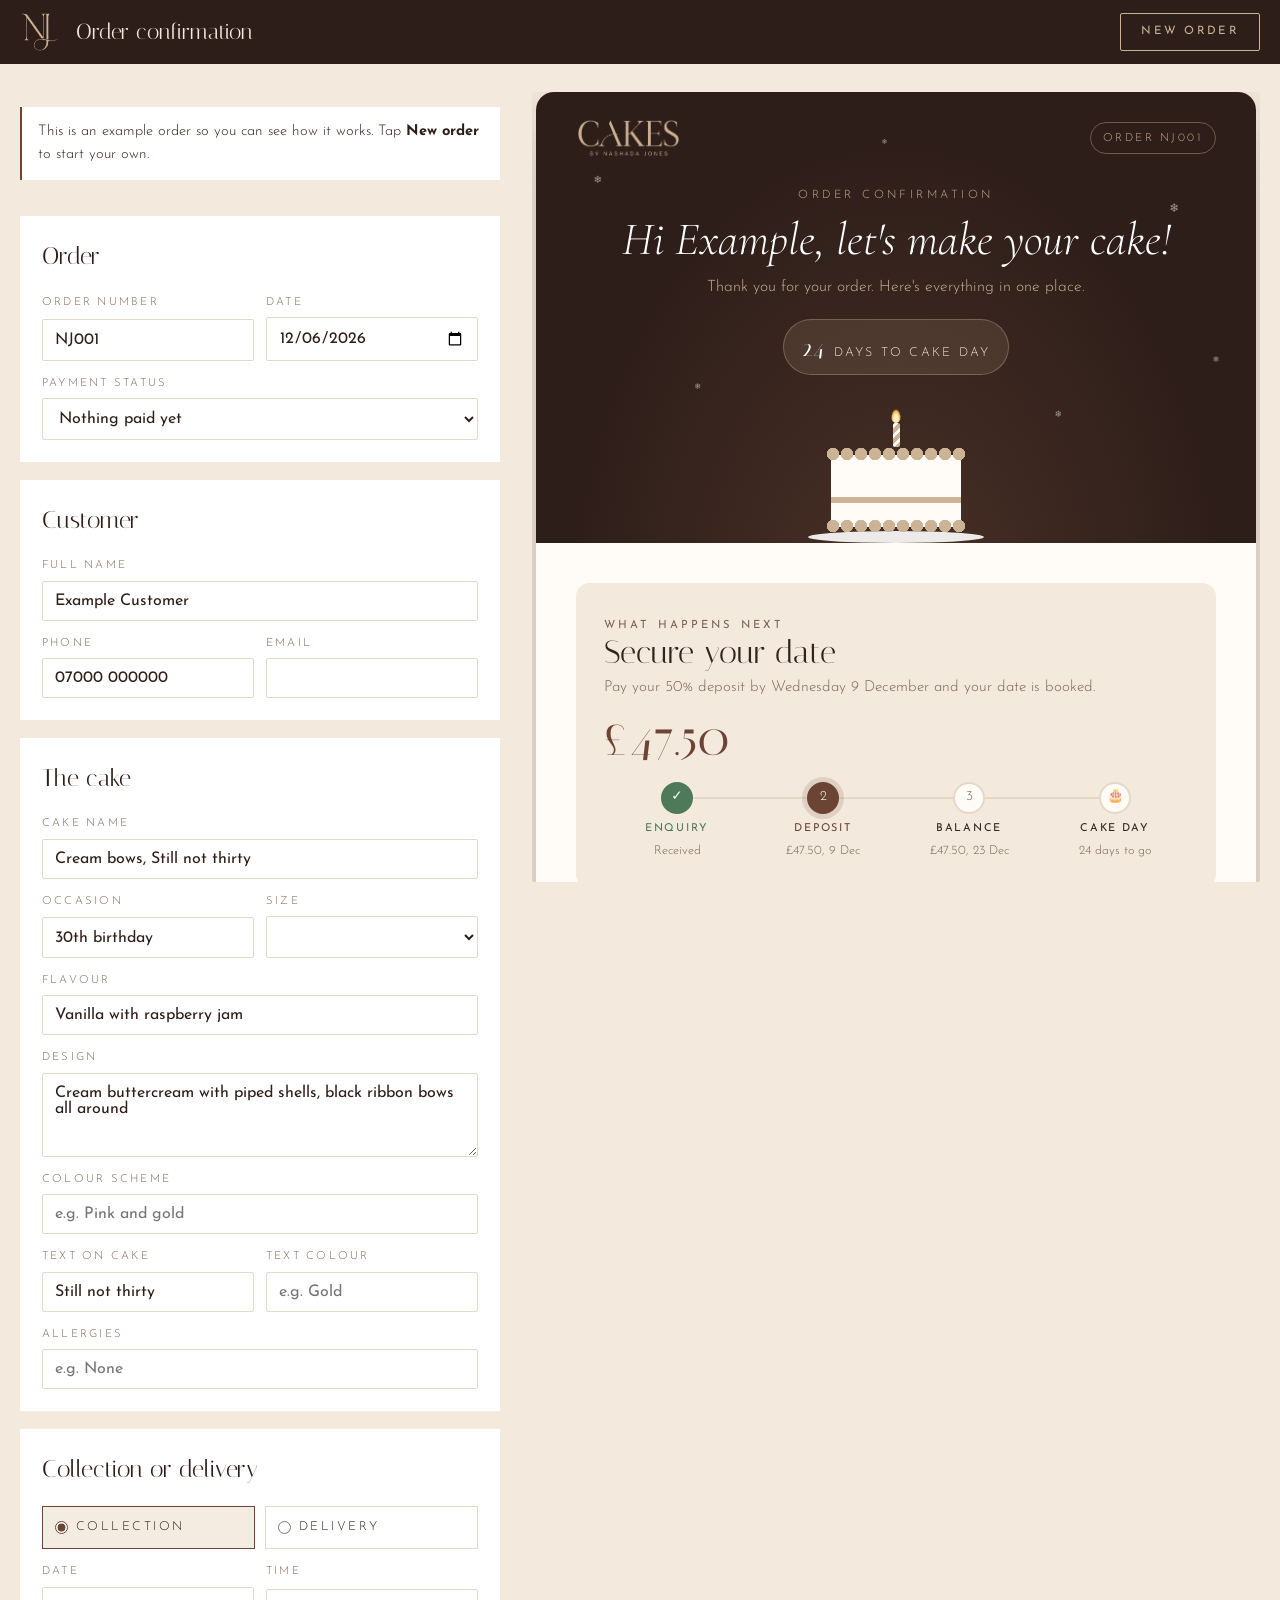
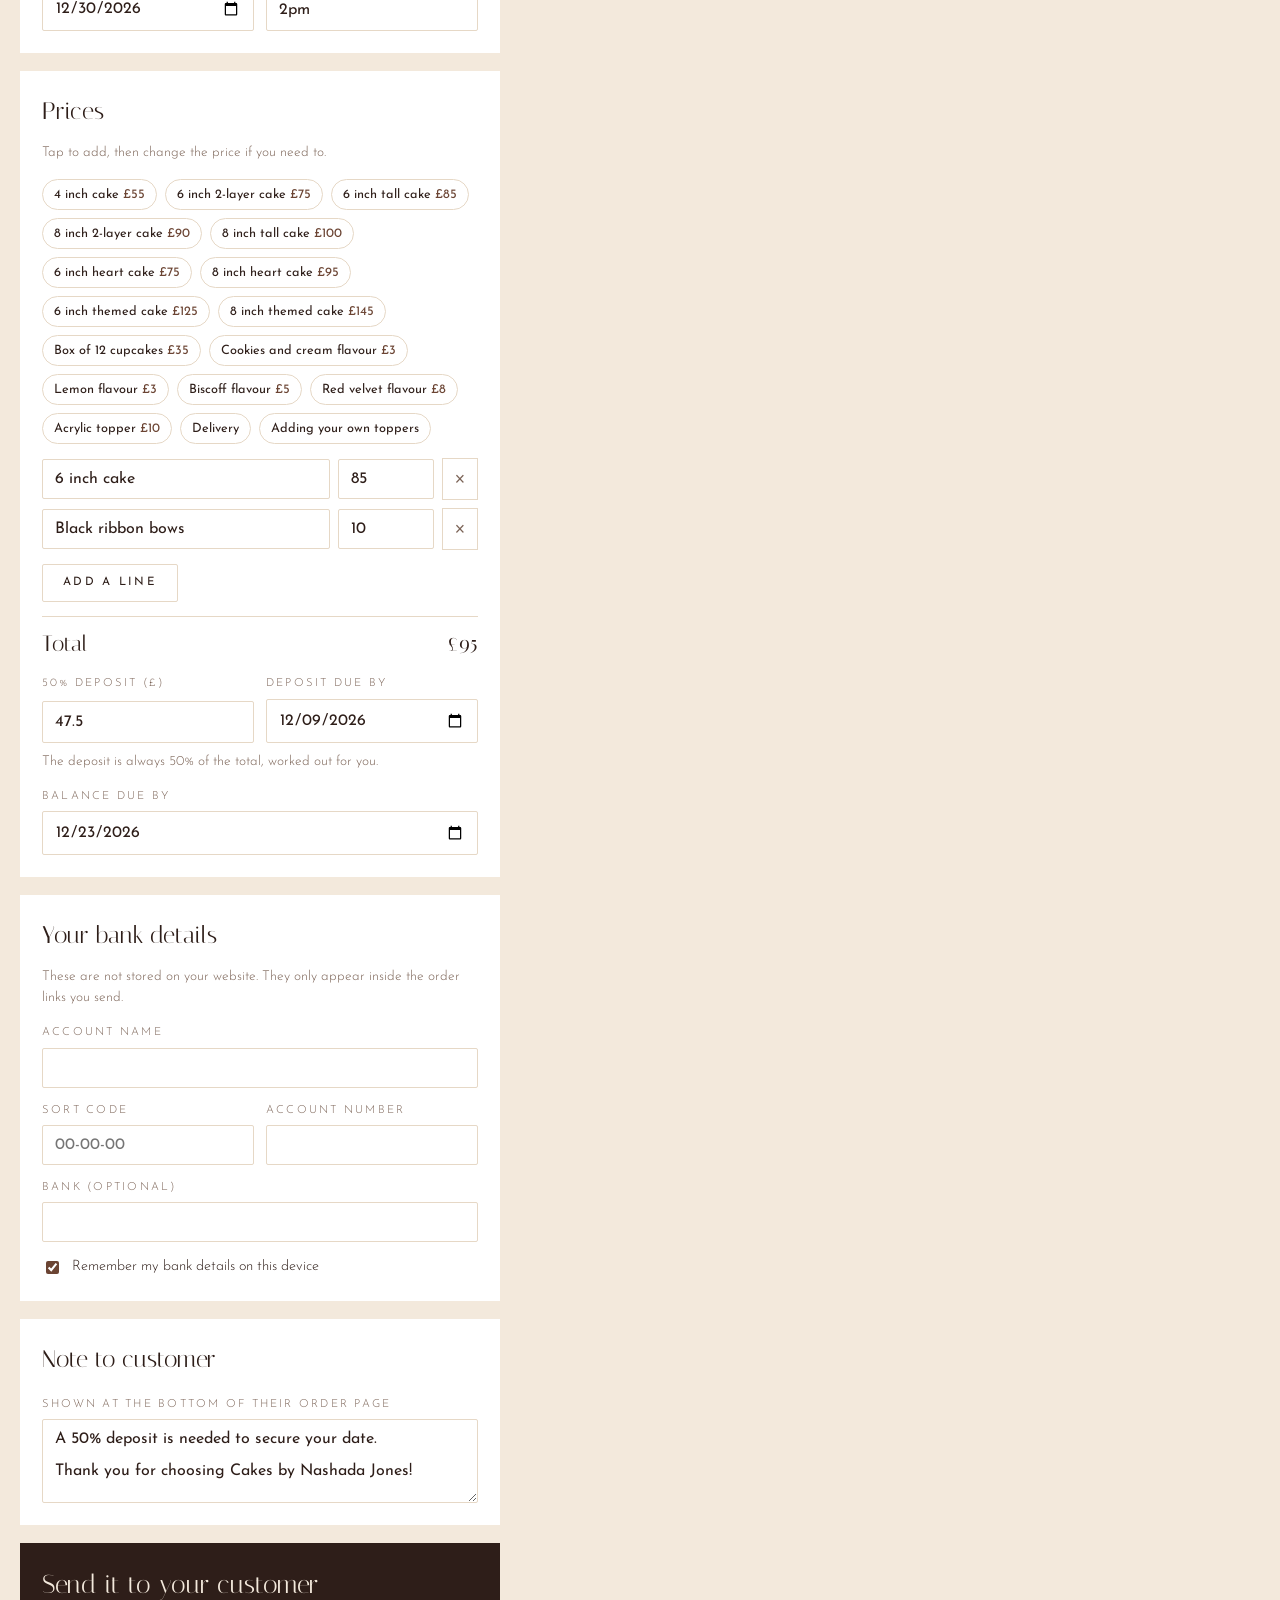
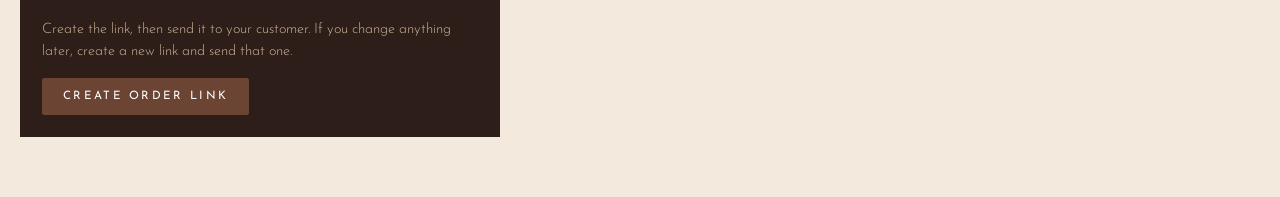
==== invoice-maker.html @ 92e5988e "Add 6 inch heart (£75) and 8 inch heart (£95) cakes Co-Authored-By: Claude Opus 5.5 <noreply@anthrop" ====
<!doctype html>
<html lang="en">
<head>
<meta charset="utf-8">
<meta name="viewport" content="width=device-width, initial-scale=1, viewport-fit=cover">
<meta name="robots" content="noindex, nofollow">
<title>Order Confirmation Maker</title>
<meta name="claude:viewport-fit-sides" content="cover">
<link rel="icon" href="assets/brand/seal-brown.png">
<link rel="preconnect" href="https://fonts.googleapis.com">
<link rel="preconnect" href="https://fonts.gstatic.com" crossorigin>
<link rel="stylesheet" href="https://fonts.googleapis.com/css2?family=Italiana&family=Cormorant+Garamond:ital,wght@1,400;1,500&family=Josefin+Sans:wght@300;400;600&display=swap">
<link rel="stylesheet" href="assets/invoice/invoice.css">
<style>
/* Layout: form on the left, live invoice on the right; on phones, Edit and Preview tabs. */
* { box-sizing: border-box; }
[hidden] { display: none !important; }
body { margin: 0; background: var(--latte-soft); color: var(--cocoa); font-family: var(--body); font-weight: 300; font-size: 16px; line-height: 1.55; -webkit-font-smoothing: antialiased; }
:focus-visible { outline: 2px solid var(--burgundy); outline-offset: 2px; }
.bar { position: sticky; top: env(safe-area-inset-top, 0px); z-index: 10; background: var(--cocoa); color: var(--latte); }
body::before { content: ""; position: fixed; inset: 0 0 auto; height: env(safe-area-inset-top, 0px); z-index: 11; background: var(--cocoa); }
.bar-in { max-width: 1400px; margin: 0 auto; padding: 12px max(20px, env(safe-area-inset-right, 0px)) 12px max(20px, env(safe-area-inset-left, 0px)); display: flex; align-items: center; justify-content: space-between; gap: 16px; flex-wrap: wrap; }
.bar img { height: 40px; width: auto; }
.bar h1 { font-family: var(--display); font-weight: 400; font-size: 1.4rem; margin: 0; color: var(--latte-soft); }
.bar-left { display: flex; align-items: center; gap: 16px; }
@media (max-width: 520px) { .bar-in { flex-wrap: nowrap; } .bar img { height: 34px; } .bar h1 { font-size: 1.15rem; } .bar .btn { padding: 10px 12px; letter-spacing: .14em; } }
.btn { display: inline-flex; align-items: center; justify-content: center; gap: 10px; padding: 12px 20px; border: 1px solid currentColor; border-radius: 2px; background: none; color: inherit; cursor: pointer; font: 400 .72rem/1 var(--body); letter-spacing: .2em; text-transform: uppercase; text-decoration: none; transition: background .2s, color .2s; }
.btn--solid { background: var(--burgundy); border-color: var(--burgundy); color: var(--white); }
.btn--solid:hover { background: #573628; }
.btn--light { border-color: var(--latte); color: var(--latte); }
.btn--light:hover { background: var(--latte); color: var(--cocoa); }
.btn--line { border-color: var(--line); background: var(--white); color: var(--cocoa); }
.btn--line:hover { border-color: var(--cocoa); }

.tabs { display: none; background: var(--white); border-bottom: 1px solid var(--line); position: sticky; top: calc(64px + env(safe-area-inset-top, 0px)); z-index: 9; }
.tabs button { flex: 1; padding: 14px; border: 0; background: none; border-bottom: 2px solid transparent; font: 400 .74rem var(--body); letter-spacing: .22em; text-transform: uppercase; color: var(--muted); cursor: pointer; }
.tabs button[aria-selected="true"] { color: var(--cocoa); border-color: var(--burgundy); }

.layout { max-width: 1400px; margin: 0 auto; padding: 28px max(20px, env(safe-area-inset-right, 0px)) 60px max(20px, env(safe-area-inset-left, 0px)); display: grid; grid-template-columns: minmax(0, 480px) minmax(0, 1fr); gap: 32px; align-items: start; }
.preview { position: sticky; top: 92px; max-height: calc(100vh - 110px); overflow: auto; border-radius: 2px; }
@media (max-width: 900px) {
  .tabs { display: flex; }
  .layout { grid-template-columns: 1fr; padding-top: 18px; }
  .layout[data-view="edit"] .preview, .layout[data-view="preview"] .form { display: none; }
  .preview { position: static; max-height: none; margin-inline: calc(-1 * max(20px, env(safe-area-inset-left, 0px))); }
}

.example { background: var(--white); border-left: 2px solid var(--burgundy); padding: 14px 16px; font-size: .92rem; margin-bottom: 18px; }
.form { display: grid; gap: 18px; min-width: 0; }
fieldset { margin: 0; border: 0; background: var(--white); padding: 22px; display: grid; gap: 14px; min-width: 0; }
legend { float: left; width: 100%; padding: 0; margin-bottom: 4px; font-family: var(--display); font-size: 1.5rem; }
legend + * { clear: both; }
.legend-note { font-size: .85rem; color: var(--muted); margin: -6px 0 2px; }
label { display: grid; gap: 6px; font-size: .7rem; letter-spacing: .2em; text-transform: uppercase; color: var(--muted); }
input, select, textarea { font: 400 1rem var(--body); color: var(--cocoa); background: var(--white); border: 1px solid var(--line); border-radius: 2px; padding: 11px 12px; width: 100%; min-width: 0; letter-spacing: normal; text-transform: none; }
input:focus, select:focus, textarea:focus { border-color: var(--cocoa); outline: none; }
textarea { min-height: 84px; resize: vertical; }
.row2 { display: grid; grid-template-columns: 1fr 1fr; gap: 12px; }
@media (max-width: 420px) { .row2 { grid-template-columns: 1fr; } }
.radios { display: flex; gap: 10px; }
.radios label { flex: 1; display: flex; align-items: center; gap: 8px; border: 1px solid var(--line); padding: 11px 12px; cursor: pointer; font-size: .78rem; color: var(--cocoa); }
.radios input { width: auto; margin: 0; accent-color: var(--burgundy); }
.radios label:has(input:checked) { border-color: var(--burgundy); background: #F5ECE1; }

.chips { display: flex; flex-wrap: wrap; gap: 8px; }
.chip { border: 1px solid var(--line); background: var(--white); padding: 8px 11px; font: 400 .8rem var(--body); color: var(--cocoa); cursor: pointer; border-radius: 999px; }
.chip:hover { border-color: var(--cocoa); }
.chip span { color: var(--burgundy); margin-left: 4px; }
.items { display: grid; gap: 8px; }
.item { display: grid; grid-template-columns: 1fr 96px 36px; gap: 8px; align-items: center; }
.item .x { width: 36px; height: 42px; border: 1px solid var(--line); background: var(--white); cursor: pointer; font-size: 1.1rem; color: var(--muted); }
.item .x:hover { color: var(--burgundy); border-color: var(--burgundy); }
.add-line { justify-self: start; }
.sum { display: flex; justify-content: space-between; font-family: var(--display); font-size: 1.4rem; border-top: 1px solid var(--line); padding-top: 10px; font-variant-numeric: tabular-nums; }
.dep-quick { display: flex; gap: 8px; flex-wrap: wrap; }
.check { display: flex; align-items: center; gap: 10px; text-transform: none; letter-spacing: 0; font-size: .9rem; color: var(--cocoa); }
.check input { width: auto; accent-color: var(--burgundy); }

.share { background: var(--cocoa); color: var(--latte-soft); padding: 22px; display: grid; gap: 14px; }
.share h2 { font-family: var(--display); font-weight: 400; font-size: 1.6rem; margin: 0; }
.share p { font-size: .9rem; color: var(--latte); margin: 0; }
.share .link-box { background: rgba(255,255,255,.08); border: 1px solid rgba(204,179,149,.4); padding: 10px 12px; font-size: .8rem; overflow-wrap: anywhere; color: var(--latte-soft); max-height: 90px; overflow: auto; }
.share .acts { display: flex; flex-wrap: wrap; gap: 10px; }
.clear-confirm { color: var(--burgundy); }
.toast { position: fixed; left: 50%; bottom: calc(24px + env(safe-area-inset-bottom, 0px)); transform: translate(-50%, 20px); opacity: 0; pointer-events: none; z-index: 60; background: var(--cocoa); color: var(--latte-soft); padding: 13px 22px; border-radius: 999px; font-size: .9rem; transition: opacity .3s, transform .3s; max-width: calc(100% - 40px); text-align: center; }
.toast.show { opacity: 1; transform: translate(-50%, 0); }
</style>
</head>
<body>
<header class="bar">
  <div class="bar-in">
    <div class="bar-left"><img src="assets/brand/monogram-cream.png" alt=""><h1>Order confirmation</h1></div>
    <button class="btn btn--light" id="newBtn" type="button">New order</button>
  </div>
</header>
<div class="tabs" role="tablist" aria-label="Edit or preview">
  <button role="tab" id="tabEdit" aria-selected="true">Edit</button>
  <button role="tab" id="tabPrev" aria-selected="false">Preview</button>
</div>

<div class="layout" id="layout" data-view="edit">
  <form class="form" id="form" autocomplete="off">
    <p class="example" id="exampleNote" hidden>This is an example order so you can see how it works. Tap <b>New order</b> to start your own.</p>

    <fieldset>
      <legend>Order</legend>
      <div class="row2">
        <label>Order number<input id="n"></label>
        <label>Date<input id="date" type="date"></label>
      </div>
      <label>Payment status
        <select id="paid">
          <option value="none">Nothing paid yet</option>
          <option value="deposit">Deposit received</option>
          <option value="full">Paid in full</option>
        </select>
      </label>
    </fieldset>

    <fieldset>
      <legend>Customer</legend>
      <label>Full name<input id="cName"></label>
      <div class="row2">
        <label>Phone<input id="cPhone" type="tel"></label>
        <label>Email<input id="cEmail" type="email"></label>
      </div>
    </fieldset>

    <fieldset>
      <legend>The cake</legend>
      <label>Cake name<input id="kTitle" placeholder="e.g. Pink heart with pearls"></label>
      <div class="row2">
        <label>Occasion<input id="eOcc" placeholder="e.g. 30th birthday"></label>
        <label>Size
          <select id="kSize">
            <option value="">Choose</option>
            <option>4 inch tall</option><option>6 inch 2-layer</option><option>6 inch tall</option><option>8 inch 2-layer</option><option>8 inch tall</option><option>6 inch heart</option><option>8 inch heart</option>
            <option>6 inch themed</option><option>8 inch themed</option>
            <option>Box of 12 cupcakes</option><option>Other</option>
          </select>
        </label>
      </div>
      <label>Flavour<input id="kFlavour" placeholder="e.g. Vanilla with strawberry jam"></label>
      <label>Design<textarea id="kDesign" placeholder="Colours, piping style, toppers, inspiration"></textarea></label>
      <label>Colour scheme<input id="kColour" placeholder="e.g. Pink and gold"></label>
      <div class="row2">
        <label>Text on cake<input id="kMsg" placeholder="e.g. Happy 30th Ryan"></label>
        <label>Text colour<input id="kTextColour" placeholder="e.g. Gold"></label>
      </div>
      <label>Allergies<input id="kAllergies" placeholder="e.g. None"></label>
    </fieldset>

    <fieldset>
      <legend>Collection or delivery</legend>
      <div class="radios">
        <label><input type="radio" name="method" value="collection" id="mCol" checked> Collection</label>
        <label><input type="radio" name="method" value="delivery" id="mDel"> Delivery</label>
      </div>
      <div class="row2">
        <label>Date<input id="eDate" type="date"></label>
        <label>Time<input id="eTime" placeholder="e.g. 2pm"></label>
      </div>
      <label id="addrWrap" hidden>Delivery address<textarea id="eAddr"></textarea></label>
    </fieldset>

    <fieldset>
      <legend>Prices</legend>
      <p class="legend-note">Tap to add, then change the price if you need to.</p>
      <div class="chips" id="quick"></div>
      <div class="items" id="items"></div>
      <button class="btn btn--line add-line" type="button" id="addLine">Add a line</button>
      <div class="sum"><span>Total</span><span id="sumTotal">&pound;0</span></div>
      <div class="row2">
        <label>50% deposit (&pound;)<input id="dep" type="number" min="0" step="0.01" inputmode="decimal"></label>
        <label>Deposit due by<input id="depDue" type="date"></label>
      </div>
      <p class="legend-note" id="depNote">The deposit is always 50% of the total, worked out for you.</p>
      <div class="dep-quick" id="depReset" hidden><button class="chip" type="button" data-pct="50">Go back to 50%</button></div>
      <label>Balance due by<input id="balDue" type="date"></label>
    </fieldset>

    <fieldset>
      <legend>Your bank details</legend>
      <p class="legend-note">These are not stored on your website. They only appear inside the order links you send.</p>
      <label>Account name<input id="bName"></label>
      <div class="row2">
        <label>Sort code<input id="bSort" inputmode="numeric" placeholder="00-00-00"></label>
        <label>Account number<input id="bAcc" inputmode="numeric"></label>
      </div>
      <label>Bank (optional)<input id="bBank"></label>
      <label class="check"><input type="checkbox" id="bRemember" checked> Remember my bank details on this device</label>
    </fieldset>

    <fieldset>
      <legend>Note to customer</legend>
      <label>Shown at the bottom of their order page<textarea id="notes"></textarea></label>
    </fieldset>

    <section class="share">
      <h2>Send it to your customer</h2>
      <p>Create the link, then send it to your customer. If you change anything later, create a new link and send that one.</p>
      <div class="acts"><button class="btn btn--solid" type="button" id="makeLink">Create order link</button></div>
      <div id="linkOut" hidden>
        <div class="link-box" id="linkBox"></div>
        <div class="acts" style="margin-top: 12px">
          <button class="btn btn--light" type="button" id="copyLink">Copy link</button>
          <a class="btn btn--light" id="waLink" href="#" target="_blank" rel="noopener">WhatsApp</a>
          <a class="btn btn--light" id="mailLink" href="#" target="_blank" rel="noopener">Email</a>
          <a class="btn btn--light" id="openLink" href="#" target="_blank" rel="noopener">Open</a>
        </div>
      </div>
    </section>
  </form>

  <div class="preview" id="preview" aria-label="Order preview"></div>
</div>
<div class="toast" id="toast" role="status"></div>

<script src="assets/invoice/invoice.js"></script>
<script>
// Your prices, used for the quick-add buttons
const PRICE_LIST = [
  { t: "4 inch cake", a: 55 }, { t: "6 inch 2-layer cake", a: 75 }, { t: "6 inch tall cake", a: 85 }, { t: "8 inch 2-layer cake", a: 90 }, { t: "8 inch tall cake", a: 100 }, { t: "6 inch heart cake", a: 75 }, { t: "8 inch heart cake", a: 95 },
  { t: "6 inch themed cake", a: 125 }, { t: "8 inch themed cake", a: 145 },
  { t: "Box of 12 cupcakes", a: 35 }, { t: "Cookies and cream flavour", a: 3 }, { t: "Lemon flavour", a: 3 }, { t: "Biscoff flavour", a: 5 }, { t: "Red velvet flavour", a: 8 }, { t: "Acrylic topper", a: 10 }, { t: "Delivery", a: 0 }, { t: "Adding your own toppers", a: 0 }
];
const DEFAULT_NOTE = "A 50% deposit is needed to secure your date.\n\nThank you for choosing Cakes by Nashada Jones!";

const $ = (s) => document.querySelector(s);
const store = {
  get(k) { try { return JSON.parse(localStorage.getItem(k)); } catch (_) { return null; } },
  set(k, v) { try { localStorage.setItem(k, JSON.stringify(v)); } catch (_) {} },
  del(k) { try { localStorage.removeItem(k); } catch (_) {} }
};
const toast = (m) => { const t = $("#toast"); t.textContent = m; t.classList.add("show"); clearTimeout(toast.t); toast.t = setTimeout(() => t.classList.remove("show"), 2400); };
const isoToday = (plus = 0) => { const d = new Date(); d.setDate(d.getDate() + plus); return new Date(d.getTime() - d.getTimezoneOffset() * 60000).toISOString().slice(0, 10); };
// Invoice numbers count up on this device: NJ001, NJ002, NJ003...
const fmtNum = (n) => "NJ" + String(n).padStart(3, "0");
const lastNumber = () => { const v = store.get("nj-invoice-last"); return Number.isInteger(v) ? v : 0; };
const newNumber = () => fmtNum(lastNumber() + 1);
function noteNumber(n) { const m = /^NJ-?(\d+)$/i.exec(String(n || "").trim()); if (m && +m[1] > lastNumber()) store.set("nj-invoice-last", +m[1]); }

const EXAMPLE = {
  n: "NJ001", date: isoToday(), paid: "none",
  c: { name: "Example Customer", phone: "07000 000000", email: "" },
  e: { occ: "30th birthday", date: isoToday(24), time: "2pm", method: "collection", addr: "" },
  k: { title: "Cream bows, Still not thirty", size: "6 inch", flavour: "Vanilla with raspberry jam", design: "Cream buttercream with piped shells, black ribbon bows all around", msg: "Still not thirty" },
  items: [{ t: "6 inch cake", a: 85 }, { t: "Black ribbon bows", a: 10 }],
  dep: "", depDue: isoToday(3), balDue: isoToday(17),
  notes: DEFAULT_NOTE, example: true
};
const BLANK = () => ({ n: newNumber(), date: isoToday(), paid: "none", c: {}, e: { method: "collection" }, k: {}, items: [], dep: "", depDue: isoToday(3), balDue: "", notes: DEFAULT_NOTE });

let items = [];
const fields = { n: "n", date: "date", paid: "paid", cName: "c.name", cPhone: "c.phone", cEmail: "c.email", kTitle: "k.title", eOcc: "e.occ", kSize: "k.size", kFlavour: "k.flavour", kColour: "k.colour", kTextColour: "k.textColour", kAllergies: "k.allergies", kDesign: "k.design", kMsg: "k.msg", eDate: "e.date", eTime: "e.time", eAddr: "e.addr", dep: "dep", depDue: "depDue", balDue: "balDue", notes: "notes", bName: "bank.name", bSort: "bank.sort", bAcc: "bank.acc", bBank: "bank.bank" };
const getPath = (o, p) => p.split(".").reduce((x, k) => (x ? x[k] : undefined), o);

function load(d) {
  for (const [id, path] of Object.entries(fields)) { const v = getPath(d, path); if (!path.startsWith("bank.")) $("#" + id).value = v ?? ""; }
  (d.e?.method === "delivery" ? $("#mDel") : $("#mCol")).checked = true;
  items = (d.items || []).map((i) => ({ ...i }));
  const half = Math.round(itemsTotal() * 50) / 100;
  depAuto = !d.dep || Math.abs(parseFloat(d.dep) - half) < 0.01;
  $("#exampleNote").hidden = !d.example;
  drawItems(); update();
}
function read() {
  const d = { c: {}, e: {}, k: {}, bank: {} };
  for (const [id, path] of Object.entries(fields)) {
    const [a, b] = path.split(".");
    const v = $("#" + id).value.trim();
    if (b) d[a][b] = v; else d[a] = v;
  }
  d.e.method = $("#mDel").checked ? "delivery" : "collection";
  d.items = items.filter((i) => i.t || i.a);
  d.dep = parseFloat(d.dep) || 0;
  return d;
}

function drawItems() {
  $("#items").innerHTML = items.map((it, i) => `
    <div class="item">
      <input aria-label="Item" data-i="${i}" data-k="t" value="${String(it.t ?? "").replace(/"/g, "&quot;")}" placeholder="Item">
      <input aria-label="Price in pounds" data-i="${i}" data-k="a" type="number" min="0" step="0.01" inputmode="decimal" value="${it.a ?? ""}" placeholder="&pound;">
      <button type="button" class="x" data-del="${i}" aria-label="Remove line">&times;</button>
    </div>`).join("");
}
$("#items").addEventListener("input", (e) => { const el = e.target; if (el.dataset.i == null) return; items[el.dataset.i][el.dataset.k] = el.dataset.k === "a" ? el.value : el.value; update(); });
$("#items").addEventListener("click", (e) => { const b = e.target.closest("[data-del]"); if (!b) return; items.splice(+b.dataset.del, 1); drawItems(); update(); });
$("#addLine").addEventListener("click", () => { items.push({ t: "", a: "" }); drawItems(); $("#items").lastElementChild.querySelector("input").focus(); });
$("#quick").innerHTML = PRICE_LIST.map((p, i) => `<button type="button" class="chip" data-q="${i}">${p.t}${p.a ? `<span>&pound;${p.a}</span>` : ""}</button>`).join("");
$("#quick").addEventListener("click", (e) => { const b = e.target.closest("[data-q]"); if (!b) return; const p = PRICE_LIST[b.dataset.q]; items.push({ t: p.t, a: p.a || "" }); drawItems(); update(); });
// Deposit: always 50% unless you type a different amount
let depAuto = true;
const itemsTotal = () => items.reduce((s, i) => s + (parseFloat(i.a) || 0), 0);
document.querySelectorAll("[data-pct]").forEach((b) => b.addEventListener("click", () => { depAuto = true; update(); }));
$("#dep").addEventListener("input", () => { depAuto = false; });

function update() {
  if (depAuto) { const t = itemsTotal(); $("#dep").value = t ? Math.round(t * 50) / 100 : ""; }
  $("#depReset").hidden = depAuto;
  $("#depNote").textContent = depAuto ? "The deposit is always 50% of the total, worked out for you." : "You changed the deposit by hand.";
  const d = read();
  $("#addrWrap").hidden = d.e.method !== "delivery";
  $("#sumTotal").textContent = NJInvoice.money(NJInvoice.totals(d).total);
  $("#preview").innerHTML = NJInvoice.render(d);
  $("#linkOut").hidden = true;
  const draft = { ...d }; delete draft.bank; draft.example = !$("#exampleNote").hidden;
  store.set("nj-invoice-draft", draft);
  if ($("#bRemember").checked) store.set("nj-bank", d.bank); else store.del("nj-bank");
}
$("#form").addEventListener("input", (e) => { if (e.target.closest(".item")) return; if (!["bRemember"].includes(e.target.id)) $("#exampleNote").hidden = true; update(); });
$("#form").addEventListener("change", update);
$("#form").addEventListener("submit", (e) => e.preventDefault());
NJInvoice.bind($("#preview"));

// Link
async function makeLink() {
  const d = read(); delete d.example;
  const base = (location.protocol.startsWith("http") ? location.origin : "") + "/order-confirmation";
  return { url: `${base}#o=${await NJInvoice.pack(d)}`, d };
}
$("#makeLink").addEventListener("click", async () => {
  const d0 = read();
  if (!d0.bank.sort || !d0.bank.acc) toast("Tip: add your bank details so the customer can pay.");
  const { url, d } = await makeLink();
  if ($("#exampleNote").hidden) noteNumber(d.n);
  const first = (d.c.name || "").split(/\s+/)[0];
  const msg = `Hi${first ? " " + first : ""}, here's your order confirmation from Cakes by Nashada Jones: ${url}`;
  $("#linkBox").textContent = url;
  $("#waLink").href = "https://wa.me/?text=" + encodeURIComponent(msg);
  $("#mailLink").href = `mailto:${encodeURIComponent(d.c.email || "")}?subject=${encodeURIComponent("Your order confirmation " + d.n + " from Cakes by Nashada Jones")}&body=${encodeURIComponent(msg)}`;
  $("#openLink").href = url;
  $("#linkOut").hidden = false;
});
$("#copyLink").addEventListener("click", () => {
  const text = $("#linkBox").textContent;
  const sel = () => { const r = document.createRange(); r.selectNodeContents($("#linkBox")); const s = getSelection(); s.removeAllRanges(); s.addRange(r); toast("Link selected. Copy it from your menu."); };
  try { navigator.clipboard.writeText(text).then(() => toast("Link copied"), sel); } catch (_) { sel(); }
});

// New invoice (tap twice to confirm)
let clearArmed = false;
$("#newBtn").addEventListener("click", () => {
  if (!clearArmed && $("#exampleNote").hidden) { clearArmed = true; $("#newBtn").textContent = "Tap again to clear"; setTimeout(() => { clearArmed = false; $("#newBtn").textContent = "New order"; }, 3000); return; }
  clearArmed = false; $("#newBtn").textContent = "New order";
  load(BLANK()); $("#exampleNote").hidden = true; update(); scrollTo({ top: 0 }); toast("New order started. Your bank details were kept.");
});

// Phone tabs
const setView = (v) => { $("#layout").dataset.view = v; $("#tabEdit").setAttribute("aria-selected", v === "edit"); $("#tabPrev").setAttribute("aria-selected", v === "preview"); scrollTo({ top: 0 }); };
$("#tabEdit").addEventListener("click", () => setView("edit"));
$("#tabPrev").addEventListener("click", () => setView("preview"));

// Start: saved draft, or the example
const bank = store.get("nj-bank") || {};
$("#bName").value = bank.name || ""; $("#bSort").value = bank.sort || ""; $("#bAcc").value = bank.acc || ""; $("#bBank").value = bank.bank || "";
let fromLink = null;
(async () => {
  try { fromLink = await NJInvoice.fromHash(location.hash); } catch (_) { fromLink = null; }
  if (fromLink) { delete fromLink.bank; if (!fromLink.n) fromLink.n = newNumber(); load(fromLink); $("#exampleNote").hidden = true; update(); history.replaceState(null, "", location.pathname); toast("Order loaded. Check it, then create the link."); }
  else load(store.get("nj-invoice-draft") || EXAMPLE);
})();
</script>
</body>
</html>
---- assets/invoice/invoice.css ----
/* Your cake order: a friendly order confirmation with payment details.
   Dark chocolate band on top (matches the website), warm cream card below for easy reading. */
:root {
  --cocoa: #2E1E19;
  --cocoa-2: #3F2A23;
  --latte: #CCB395;
  --latte-soft: #F3E9DC;
  --cream: #FFFBF6;
  --line: #E6D8C6;
  --ink: #33221F;
  --muted: #7A6255;
  --accent: #6B4433;
  --done: #4E7A5A;
  --white: #FFFFFF;
  --burgundy: #6B4433;
  --display: "Italiana", "Didot", "Bodoni 72", Georgia, serif;
  --script: "Cormorant Garamond", Georgia, serif;
  --body: "Josefin Sans", "Futura", "Century Gothic", system-ui, sans-serif;
  color-scheme: light;
}

.inv { background: var(--cream); color: var(--ink); font-family: var(--body); font-weight: 300; font-size: 16px; line-height: 1.6; max-width: 720px; margin: 0 auto; box-shadow: 0 30px 70px rgba(31,20,17,.25); border-radius: 18px; overflow: hidden; }
.inv * { box-sizing: border-box; }
.inv h1, .inv h2, .inv h3 { font-family: var(--display); font-weight: 400; line-height: 1.1; margin: 0; text-wrap: balance; }
.inv p { margin: 0; }
.inv .eyebrow { font-size: .7rem; letter-spacing: .28em; text-transform: uppercase; color: var(--muted); font-weight: 400; }

/* Hero */
.hero { position: relative; background: radial-gradient(ellipse at 50% 120%, #4A3128 0%, var(--cocoa) 65%); color: var(--latte-soft); padding: 26px clamp(20px, 5vw, 40px) 0; text-align: center; overflow: hidden; }
.hero-top { display: flex; justify-content: space-between; align-items: center; gap: 12px; }
.hero-top img { height: 40px; width: auto; }
.ref { font-size: .7rem; letter-spacing: .22em; text-transform: uppercase; color: var(--latte); border: 1px solid rgba(204,179,149,.4); border-radius: 999px; padding: 7px 12px 5px; white-space: nowrap; }
.hero .conf { margin-top: 28px; font-size: .72rem; letter-spacing: .3em; text-transform: uppercase; color: var(--latte); }
.hero .hi { margin-top: 10px; font-family: var(--script); font-style: italic; font-size: clamp(2.1rem, 7vw, 2.9rem); line-height: 1.1; color: var(--white); }
.hero .sub { margin-top: 10px; color: var(--latte); font-size: .98rem; }
.countdown { display: inline-flex; align-items: baseline; gap: 10px; margin-top: 18px; background: rgba(204,179,149,.14); border: 1px solid rgba(204,179,149,.35); border-radius: 999px; padding: 9px 18px 7px; font-size: .78rem; letter-spacing: .18em; text-transform: uppercase; color: var(--latte-soft); }
.countdown b { font-family: var(--display); font-weight: 400; font-size: 1.5rem; letter-spacing: 0; color: var(--white); }
.flake { position: absolute; color: rgba(255,255,255,.55); font-size: 12px; pointer-events: none; }

/* Little cake drawing that matches their order size */
.art { position: relative; height: 150px; margin-top: 18px; display: flex; flex-direction: column; justify-content: flex-end; align-items: center; }
.art .candle { width: 7px; height: 24px; margin-bottom: 8px; background: repeating-linear-gradient(-45deg, var(--latte) 0 4px, var(--white) 4px 7px); border-radius: 2px; position: relative; }
.art .candle::after { content: ""; position: absolute; left: 50%; top: -14px; width: 10px; height: 14px; margin-left: -5px; background: radial-gradient(ellipse at 50% 70%, #FFF3C4 0 30%, #F2B14C 55%, transparent 72%); border-radius: 50%; animation: flick 1.2s ease-in-out infinite alternate; transform-origin: 50% 100%; }
@keyframes flick { to { transform: scale(1.12, .9) rotate(3deg); } }
.art .tier { position: relative; border-radius: 6px 6px 3px 3px; background: linear-gradient(to bottom, var(--cream) 0 58%, var(--latte) 58% 66%, var(--cream) 66%); }
.art .tier::before, .art .tier::after { content: ""; position: absolute; left: -5px; right: -5px; height: 14px; background: radial-gradient(circle at 7px 7px, var(--latte) 6px, transparent 6.5px) repeat-x; background-size: 14px 14px; }
.art .tier::before { top: -8px; }
.art .tier::after { bottom: -6px; }
.art .plate { height: 12px; margin-top: 4px; background: rgba(255,255,255,.9); border-radius: 50%; }
.cups { display: flex; gap: 14px; align-items: flex-end; }
.cup { width: 44px; position: relative; }
.cup i { display: block; height: 30px; width: 54px; margin: 0 -5px; border-radius: 50% 50% 40% 40% / 70% 70% 30% 30%; background: radial-gradient(circle at 40% 35%, var(--white), var(--latte-soft) 60%); }
.cup b { display: block; height: 26px; background: repeating-linear-gradient(90deg, var(--latte) 0 5px, #B89B7B 5px 8px); clip-path: polygon(0 0, 100% 0, 88% 100%, 12% 100%); }
@media (prefers-reduced-motion: reduce) { .art .candle::after { animation: none; } }

.inv-body { padding: clamp(24px, 5vw, 40px); display: grid; gap: clamp(28px, 5vw, 38px); }

/* What's next: the big friendly status */
.next { background: var(--latte-soft); border-radius: 14px; padding: clamp(20px, 4vw, 28px); display: grid; gap: 18px; }
.next-main { display: flex; flex-wrap: wrap; justify-content: space-between; align-items: flex-end; gap: 12px 20px; }
.next-main h2 { font-size: clamp(1.6rem, 5vw, 2rem); }
.next-main p { color: var(--muted); font-size: .95rem; margin-top: 6px; }
.amt { font-family: var(--display); font-size: clamp(2.5rem, 9vw, 3.2rem); line-height: 1; color: var(--accent); font-variant-numeric: tabular-nums; }
.next.paid .amt { color: var(--done); }

/* Journey: enquiry > deposit > balance > cake day */
.journey { list-style: none; margin: 0; padding: 0; display: grid; grid-template-columns: repeat(var(--n, 4), 1fr); position: relative; }
.journey::before { content: ""; position: absolute; top: 15px; left: 12%; right: 12%; height: 2px; background: var(--line); }
.journey li { position: relative; display: grid; justify-items: center; gap: 6px; text-align: center; font-size: .78rem; min-width: 0; padding: 0 4px; }
.journey .dot { width: 32px; height: 32px; border-radius: 50%; background: var(--cream); border: 2px solid var(--line); display: grid; place-items: center; font-size: .85rem; color: var(--muted); position: relative; z-index: 1; }
.journey b { font-weight: 400; font-size: .68rem; letter-spacing: .16em; text-transform: uppercase; }
.journey span { color: var(--muted); line-height: 1.35; }
.journey li.done .dot { background: var(--done); border-color: var(--done); color: var(--white); }
.journey li.done b { color: var(--done); }
.journey li.now .dot { background: var(--accent); border-color: var(--accent); color: var(--white); box-shadow: 0 0 0 5px rgba(107,68,51,.15); }
.journey li.now b { color: var(--accent); }

/* Sections */
.inv-sec { display: grid; gap: 14px; }
.inv-sec > h2 { font-size: 1.7rem; }
.inv-sec > h2 em, .hero em { font-family: var(--script); font-style: italic; }
.cake-name { font-family: var(--script); font-style: italic; font-size: clamp(1.6rem, 5vw, 2rem); color: var(--accent); line-height: 1.2; }
.chips { display: flex; flex-wrap: wrap; gap: 8px; }
.chip { background: var(--latte-soft); border-radius: 999px; padding: 7px 14px 5px; font-size: .88rem; }
.chip small { font-size: .62rem; letter-spacing: .18em; text-transform: uppercase; color: var(--muted); margin-right: 6px; }
.dl { display: grid; grid-template-columns: minmax(100px, 30%) 1fr; margin: 0; border-top: 1px solid var(--line); }
.dl dt, .dl dd { margin: 0; padding: 12px 0; border-bottom: 1px solid var(--line); }
.dl dt { font-size: .68rem; letter-spacing: .2em; text-transform: uppercase; color: var(--muted); padding-top: 15px; }
.dl dd { min-width: 0; overflow-wrap: anywhere; white-space: pre-line; }
.two { display: grid; grid-template-columns: 1fr 1fr; gap: clamp(24px, 5vw, 36px); }
@media (max-width: 620px) { .two { grid-template-columns: 1fr; } }

.prices { width: 100%; border-collapse: collapse; font-variant-numeric: tabular-nums; }
.prices td { padding: 11px 0; border-bottom: 1px solid var(--line); vertical-align: top; }
.prices td:last-child { text-align: right; white-space: nowrap; padding-left: 16px; }
.prices tr.total td { border-bottom: 0; padding-top: 16px; font-family: var(--display); font-size: 1.5rem; }
.prices tr.sub td { color: var(--muted); font-size: .95rem; border-bottom: 0; padding: 3px 0; }
.prices tr.sub.done td { color: var(--done); }

/* Payment details */
.bank { background: var(--white); border: 1px solid var(--line); border-radius: 14px; padding: clamp(18px, 4vw, 26px); display: grid; gap: 12px; }
.bank-row { display: flex; justify-content: space-between; align-items: center; gap: 12px; padding-bottom: 12px; border-bottom: 1px solid var(--line); }
.bank-row:last-of-type { border-bottom: 0; padding-bottom: 0; }
.bank-row div { display: grid; min-width: 0; }
.bank-row small { font-size: .66rem; letter-spacing: .2em; text-transform: uppercase; color: var(--muted); }
.bank-row b { font-weight: 400; font-size: 1.18rem; letter-spacing: .04em; overflow-wrap: anywhere; font-variant-numeric: tabular-nums; }
.copy { flex: none; border: 1px solid var(--line); background: var(--cream); color: var(--ink); padding: 8px 14px; font: 400 .68rem/1 var(--body); letter-spacing: .18em; text-transform: uppercase; cursor: pointer; border-radius: 999px; transition: border-color .2s, background .2s; }
.copy:hover { border-color: var(--ink); }
.copy.ok { background: var(--done); border-color: var(--done); color: var(--white); }
.bank .hint { font-size: .88rem; color: var(--muted); }
.missing { color: var(--accent); font-style: italic; }

.inv-notes { font-size: .95rem; color: var(--muted); white-space: pre-line; text-align: center; font-family: var(--script); font-style: italic; font-size: 1.2rem; }
.inv-foot { background: var(--cocoa); color: var(--latte); padding: 22px clamp(20px, 5vw, 40px) 26px; display: flex; flex-wrap: wrap; justify-content: space-between; align-items: center; gap: 14px; font-size: .85rem; }
.inv-foot img { height: 36px; width: auto; }
.inv-foot .contact { display: grid; gap: 2px; }
.inv-foot a { color: var(--latte-soft); text-decoration: none; overflow-wrap: anywhere; }
.inv-foot .copy { background: transparent; color: var(--latte-soft); border-color: rgba(204,179,149,.5); }
.inv-foot .copy:hover { border-color: var(--latte); }

@media (max-width: 760px) { .inv { border-radius: 0; } }
@media (max-width: 480px) {
  .journey span { font-size: .72rem; }
  .ref { font-size: .62rem; }
}
@media print {
  .inv { box-shadow: none; max-width: none; border-radius: 0; }
  .copy, .no-print { display: none !important; }
  .hero, .next, .journey li, .inv-foot, .chip { -webkit-print-color-adjust: exact; print-color-adjust: exact; }
}
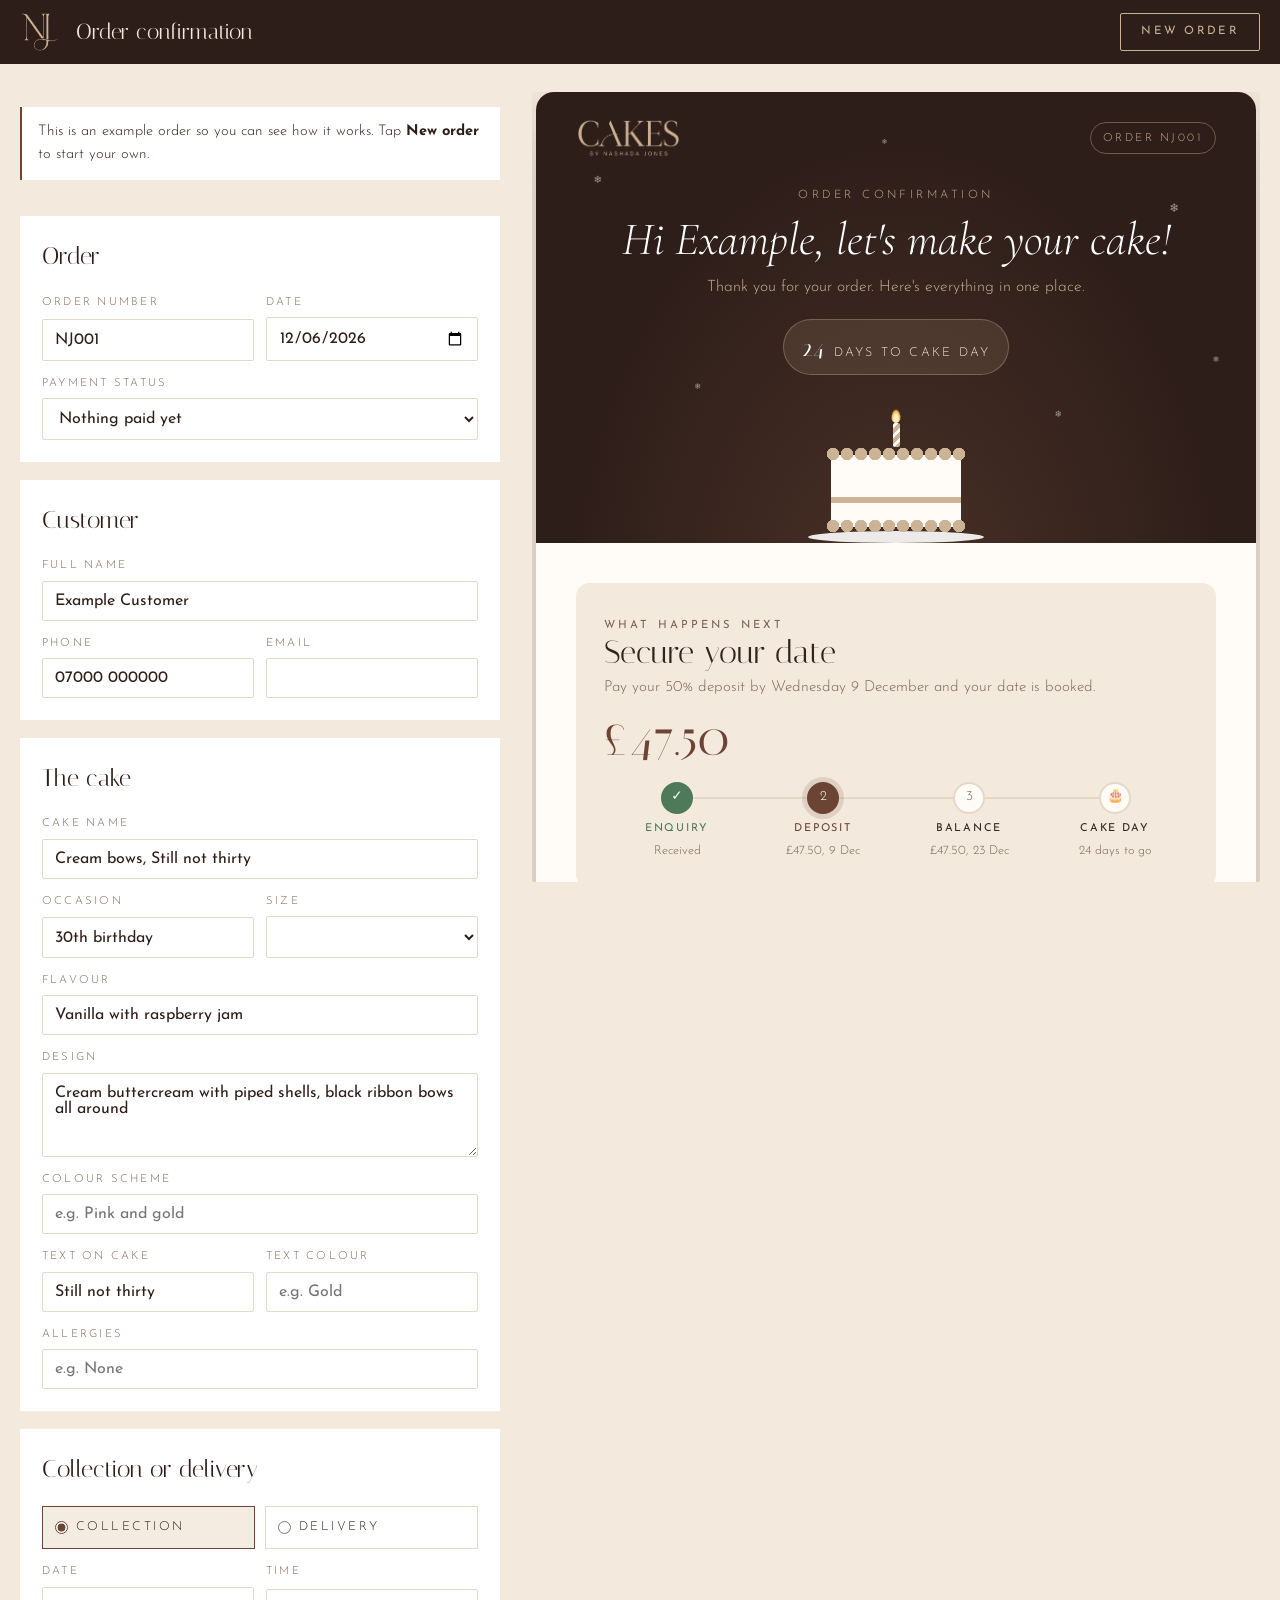
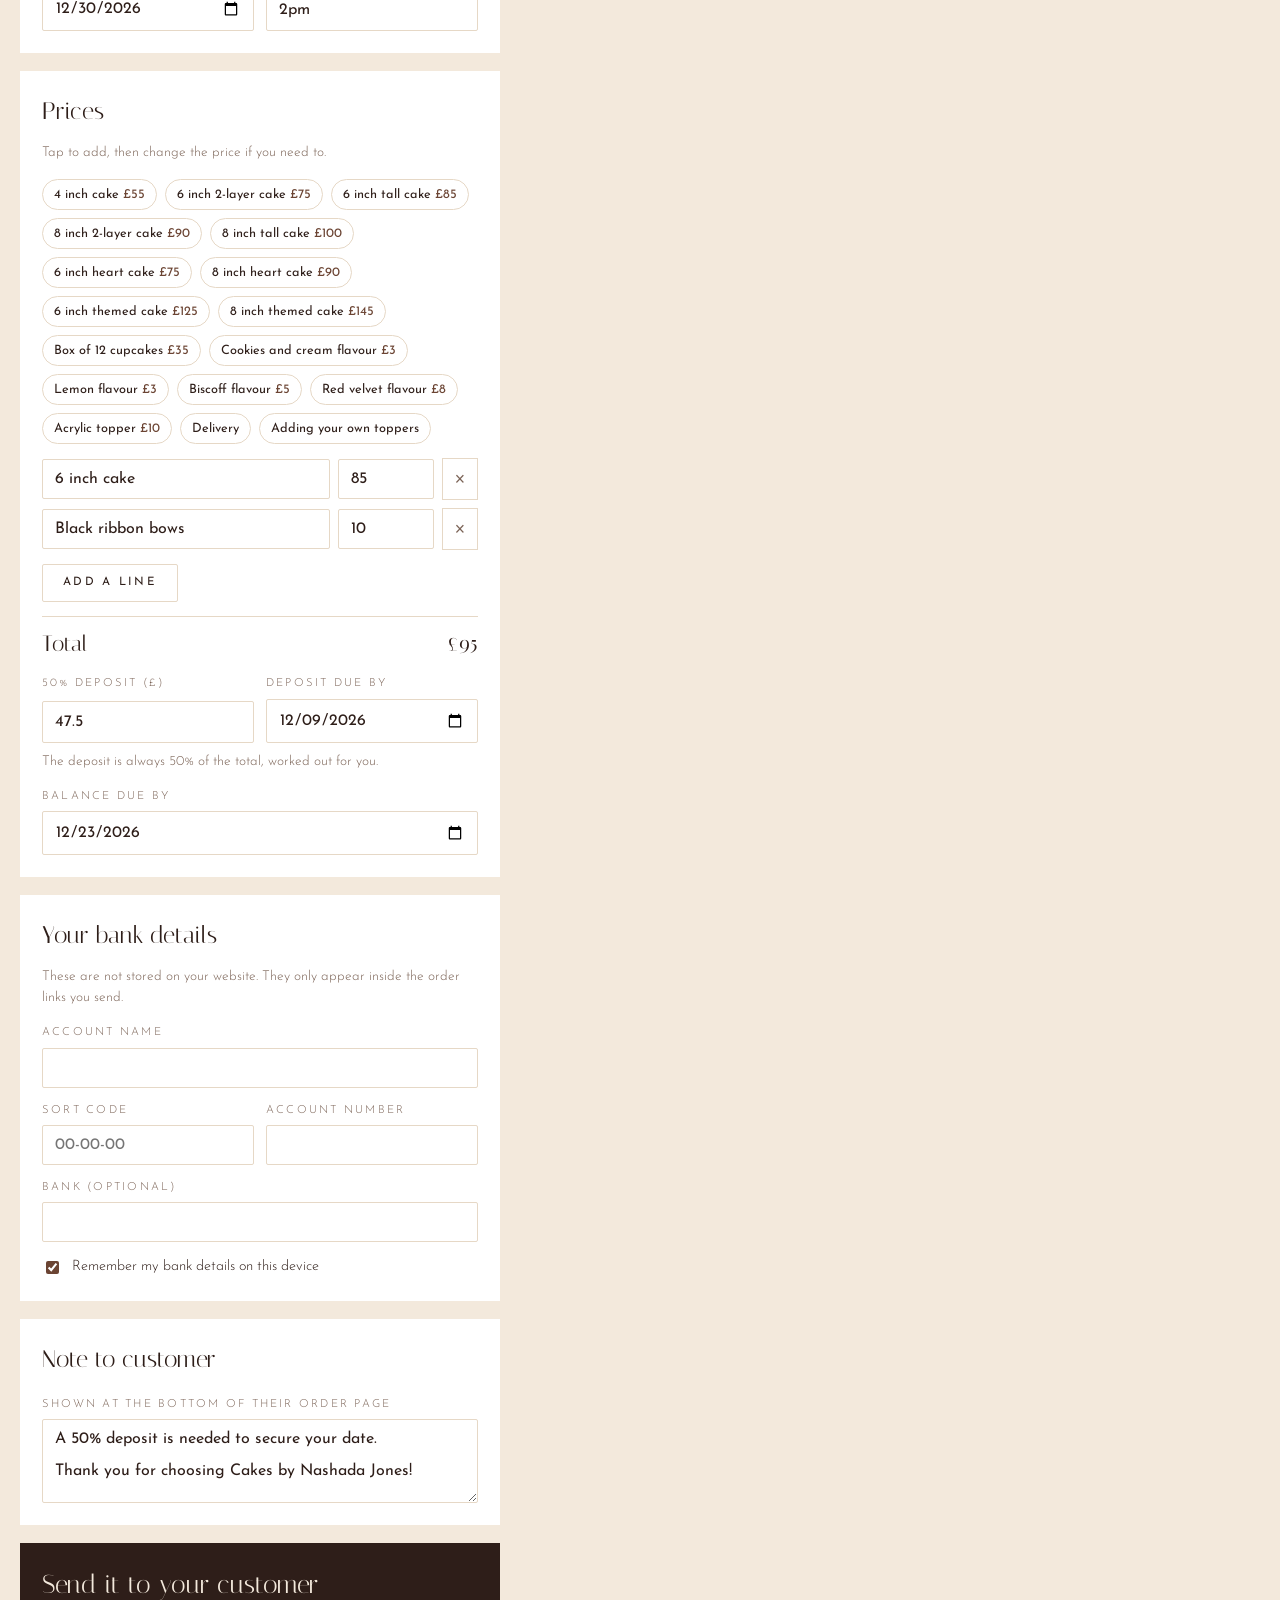
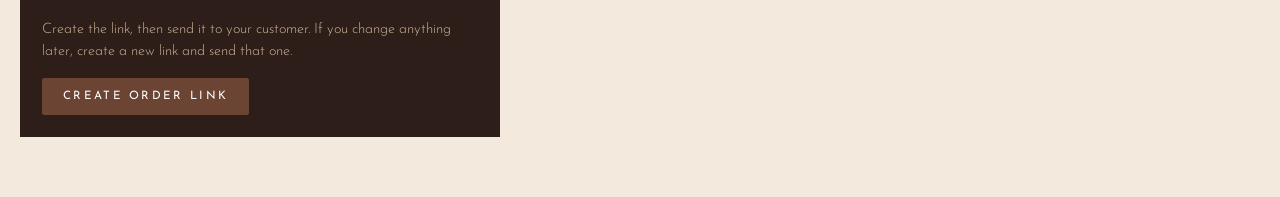
==== commit 7cfc9f8c: "8 inch heart cake is from £90 Co-Authored-By: Claude Opus 5.5 <noreply@anthropic.com> Claude-Session" ====
--- a/invoice-maker.html
+++ b/invoice-maker.html
@@ -220,7 +220,7 @@
 <script>
 // Your prices, used for the quick-add buttons
 const PRICE_LIST = [
-  { t: "4 inch cake", a: 55 }, { t: "6 inch 2-layer cake", a: 75 }, { t: "6 inch tall cake", a: 85 }, { t: "8 inch 2-layer cake", a: 90 }, { t: "8 inch tall cake", a: 100 }, { t: "6 inch heart cake", a: 75 }, { t: "8 inch heart cake", a: 95 },
+  { t: "4 inch cake", a: 55 }, { t: "6 inch 2-layer cake", a: 75 }, { t: "6 inch tall cake", a: 85 }, { t: "8 inch 2-layer cake", a: 90 }, { t: "8 inch tall cake", a: 100 }, { t: "6 inch heart cake", a: 75 }, { t: "8 inch heart cake", a: 90 },
   { t: "6 inch themed cake", a: 125 }, { t: "8 inch themed cake", a: 145 },
   { t: "Box of 12 cupcakes", a: 35 }, { t: "Cookies and cream flavour", a: 3 }, { t: "Lemon flavour", a: 3 }, { t: "Biscoff flavour", a: 5 }, { t: "Red velvet flavour", a: 8 }, { t: "Acrylic topper", a: 10 }, { t: "Delivery", a: 0 }, { t: "Adding your own toppers", a: 0 }
 ];
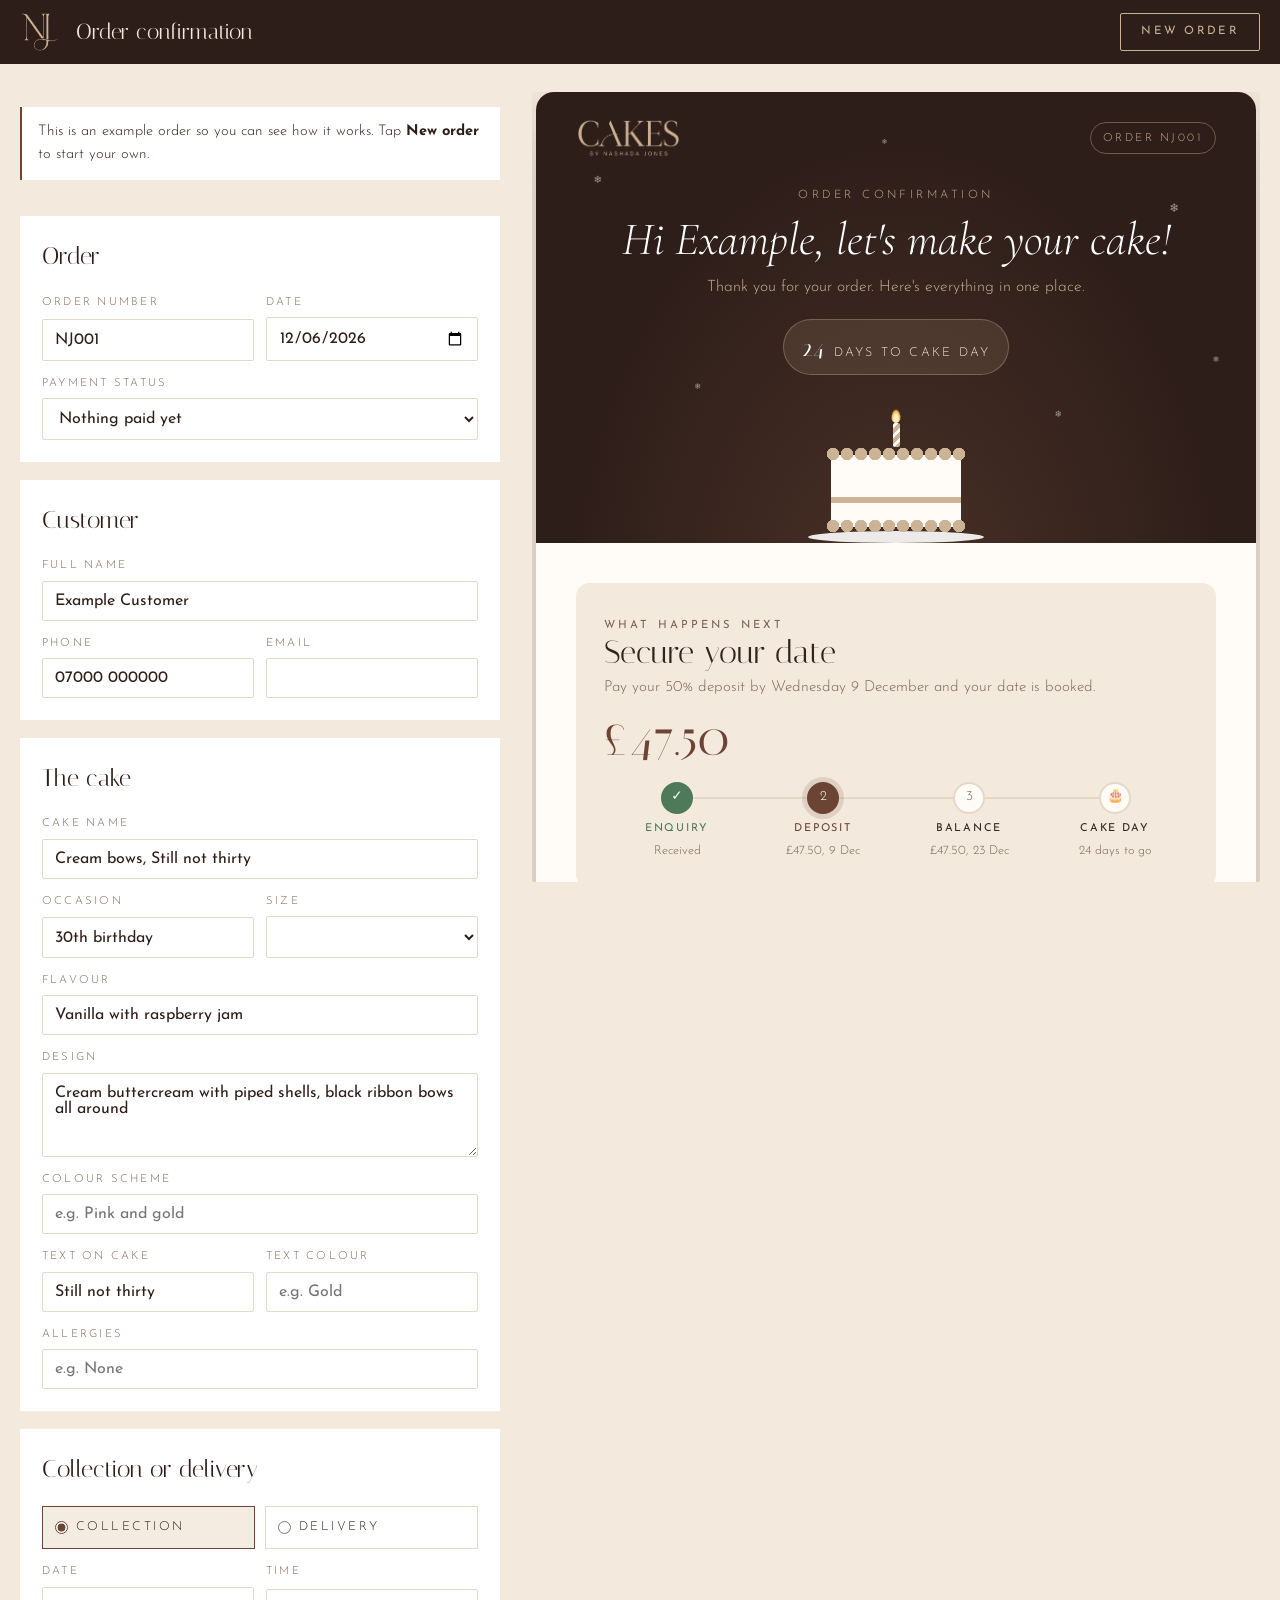
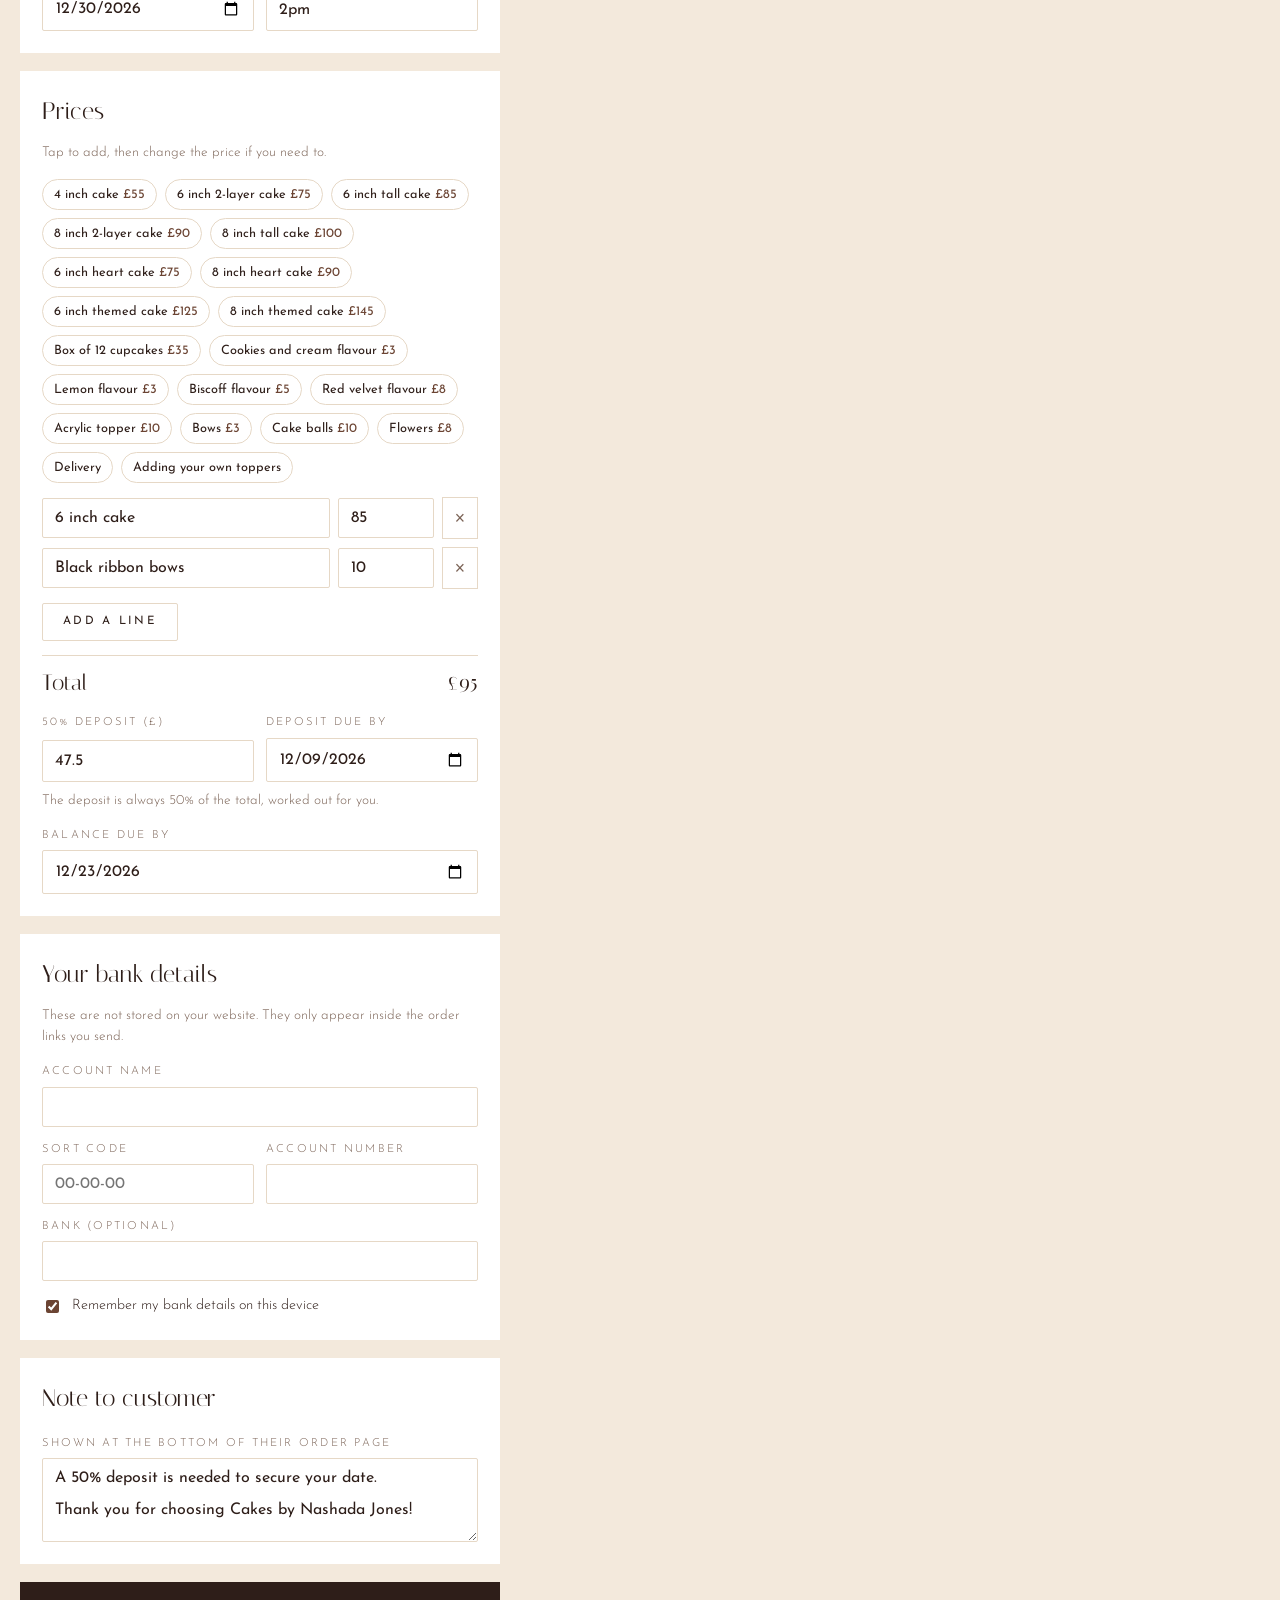
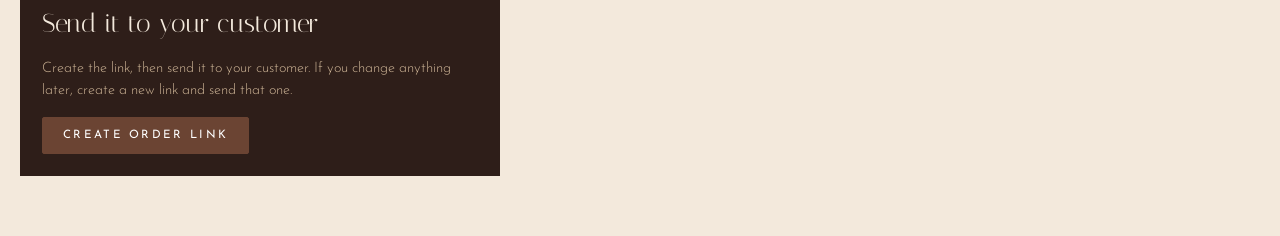
==== commit 66c80ff4: "Add add-ons to the order form: bows £3, cake balls £10, flowers £8 Shown as tick boxes with the acry" ====
--- a/invoice-maker.html
+++ b/invoice-maker.html
@@ -222,7 +222,7 @@
 const PRICE_LIST = [
   { t: "4 inch cake", a: 55 }, { t: "6 inch 2-layer cake", a: 75 }, { t: "6 inch tall cake", a: 85 }, { t: "8 inch 2-layer cake", a: 90 }, { t: "8 inch tall cake", a: 100 }, { t: "6 inch heart cake", a: 75 }, { t: "8 inch heart cake", a: 90 },
   { t: "6 inch themed cake", a: 125 }, { t: "8 inch themed cake", a: 145 },
-  { t: "Box of 12 cupcakes", a: 35 }, { t: "Cookies and cream flavour", a: 3 }, { t: "Lemon flavour", a: 3 }, { t: "Biscoff flavour", a: 5 }, { t: "Red velvet flavour", a: 8 }, { t: "Acrylic topper", a: 10 }, { t: "Delivery", a: 0 }, { t: "Adding your own toppers", a: 0 }
+  { t: "Box of 12 cupcakes", a: 35 }, { t: "Cookies and cream flavour", a: 3 }, { t: "Lemon flavour", a: 3 }, { t: "Biscoff flavour", a: 5 }, { t: "Red velvet flavour", a: 8 }, { t: "Acrylic topper", a: 10 }, { t: "Bows", a: 3 }, { t: "Cake balls", a: 10 }, { t: "Flowers", a: 8 }, { t: "Delivery", a: 0 }, { t: "Adding your own toppers", a: 0 }
 ];
 const DEFAULT_NOTE = "A 50% deposit is needed to secure your date.\n\nThank you for choosing Cakes by Nashada Jones!";
 
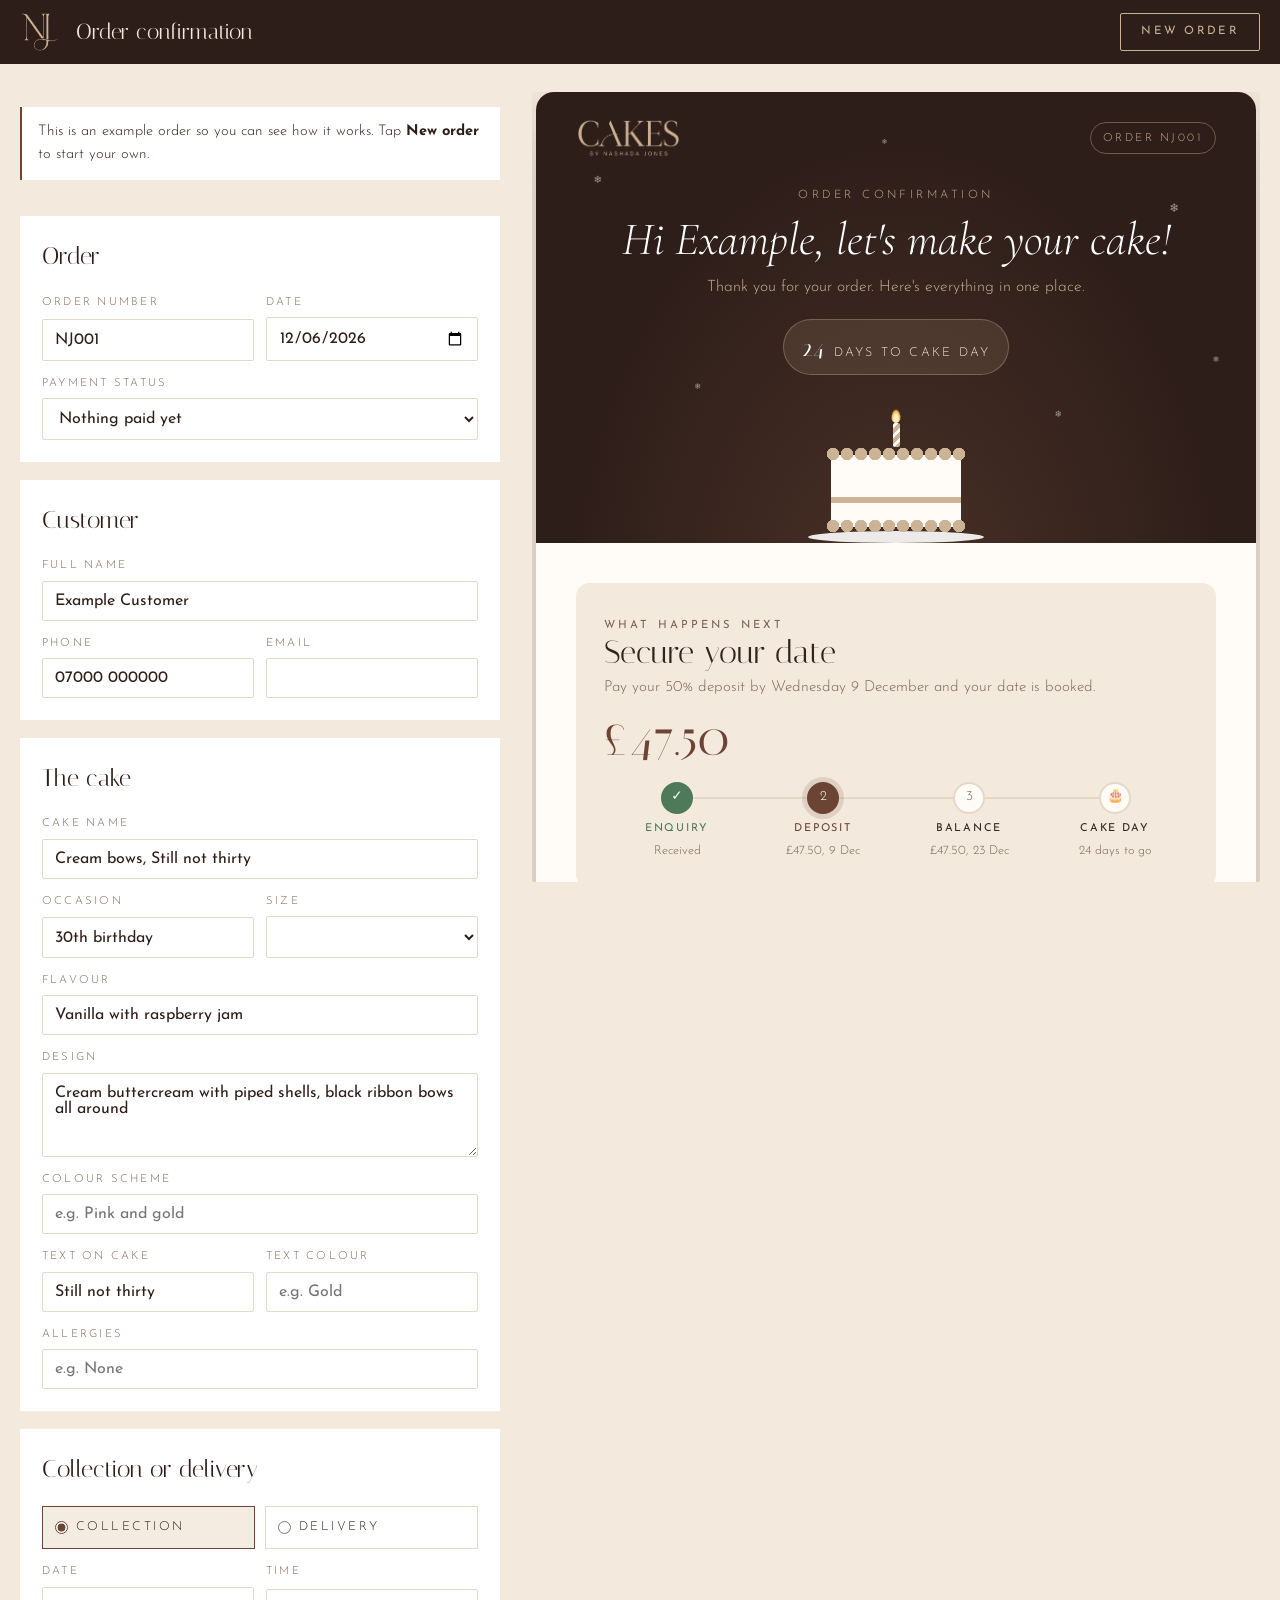
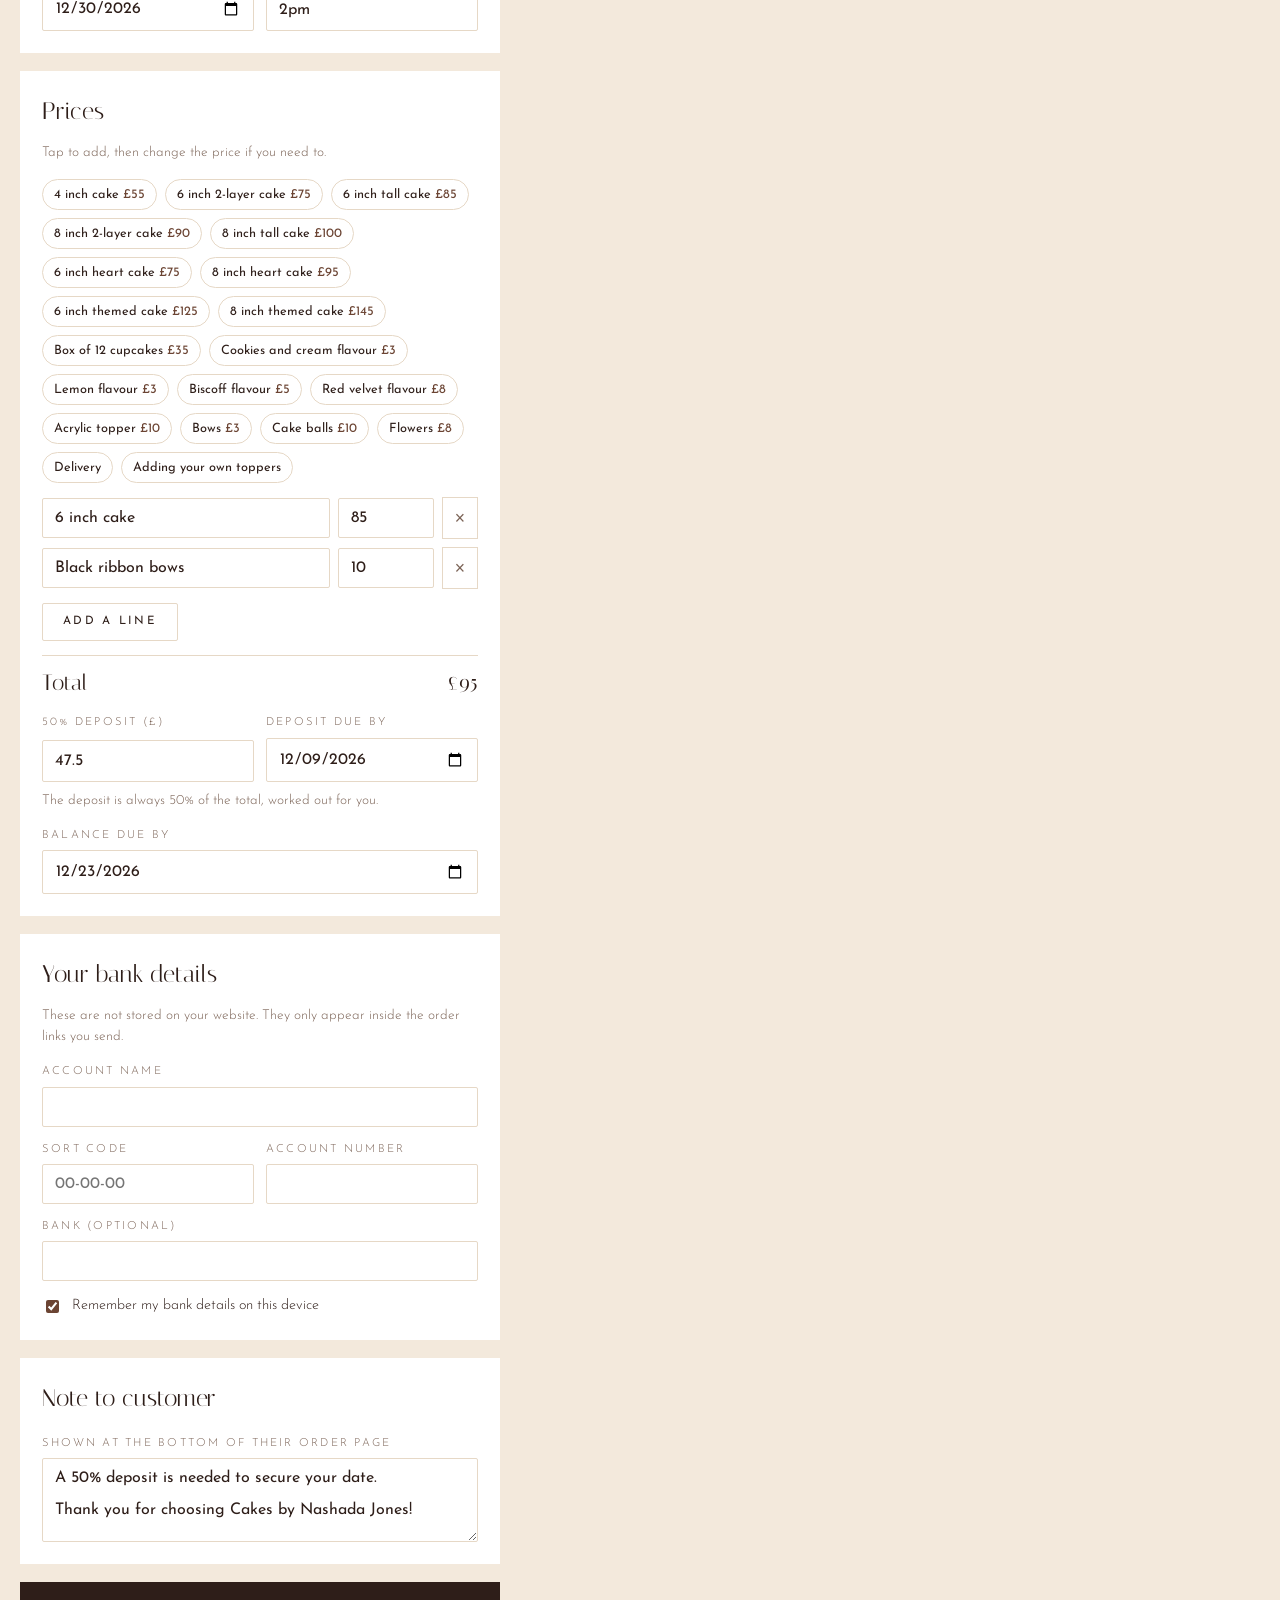
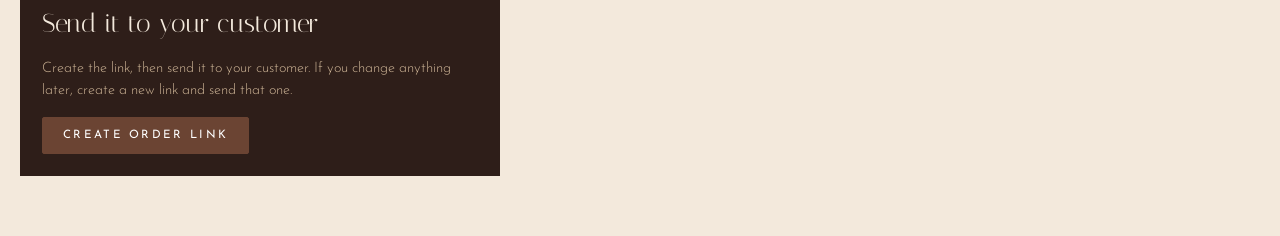
==== commit ad780b2d: "8 inch heart cake is from £95 Co-Authored-By: Claude Opus 5.5 <noreply@anthropic.com> Claude-Session" ====
--- a/invoice-maker.html
+++ b/invoice-maker.html
@@ -220,7 +220,7 @@
 <script>
 // Your prices, used for the quick-add buttons
 const PRICE_LIST = [
-  { t: "4 inch cake", a: 55 }, { t: "6 inch 2-layer cake", a: 75 }, { t: "6 inch tall cake", a: 85 }, { t: "8 inch 2-layer cake", a: 90 }, { t: "8 inch tall cake", a: 100 }, { t: "6 inch heart cake", a: 75 }, { t: "8 inch heart cake", a: 90 },
+  { t: "4 inch cake", a: 55 }, { t: "6 inch 2-layer cake", a: 75 }, { t: "6 inch tall cake", a: 85 }, { t: "8 inch 2-layer cake", a: 90 }, { t: "8 inch tall cake", a: 100 }, { t: "6 inch heart cake", a: 75 }, { t: "8 inch heart cake", a: 95 },
   { t: "6 inch themed cake", a: 125 }, { t: "8 inch themed cake", a: 145 },
   { t: "Box of 12 cupcakes", a: 35 }, { t: "Cookies and cream flavour", a: 3 }, { t: "Lemon flavour", a: 3 }, { t: "Biscoff flavour", a: 5 }, { t: "Red velvet flavour", a: 8 }, { t: "Acrylic topper", a: 10 }, { t: "Bows", a: 3 }, { t: "Cake balls", a: 10 }, { t: "Flowers", a: 8 }, { t: "Delivery", a: 0 }, { t: "Adding your own toppers", a: 0 }
 ];
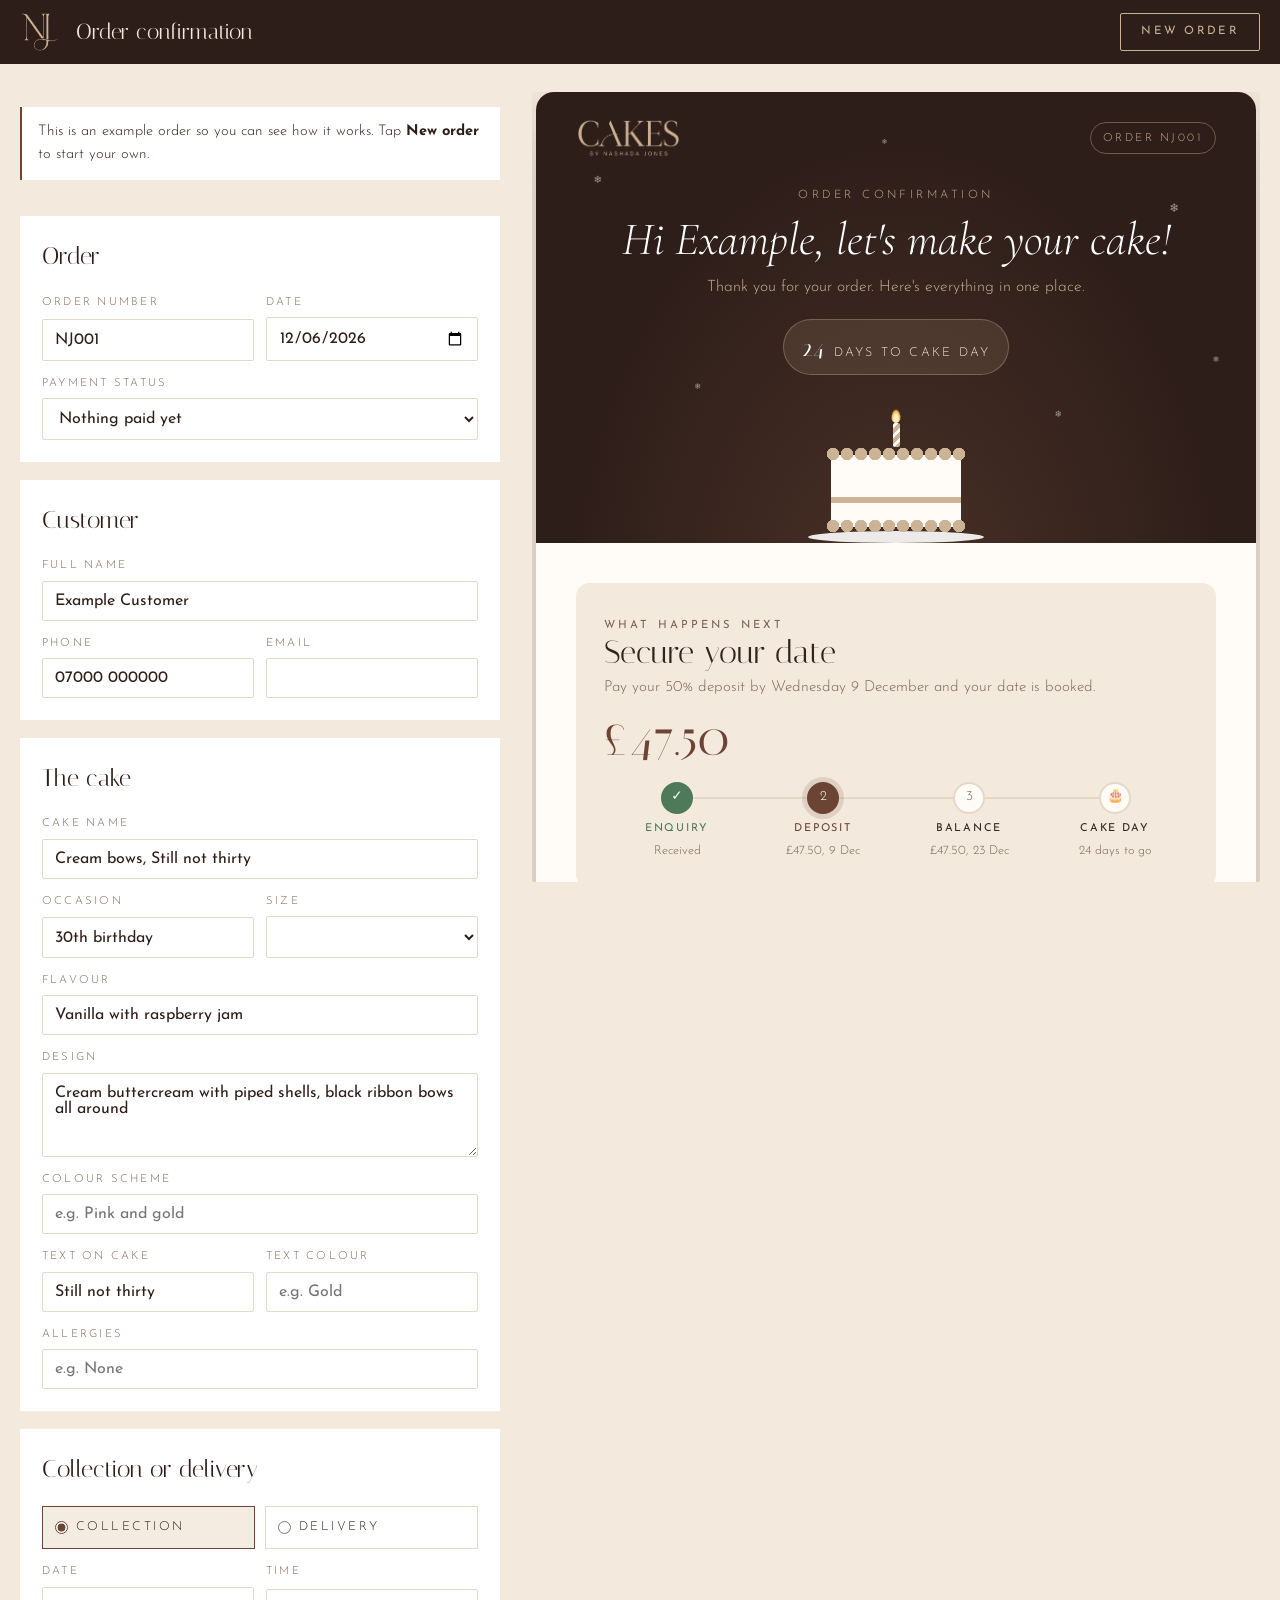
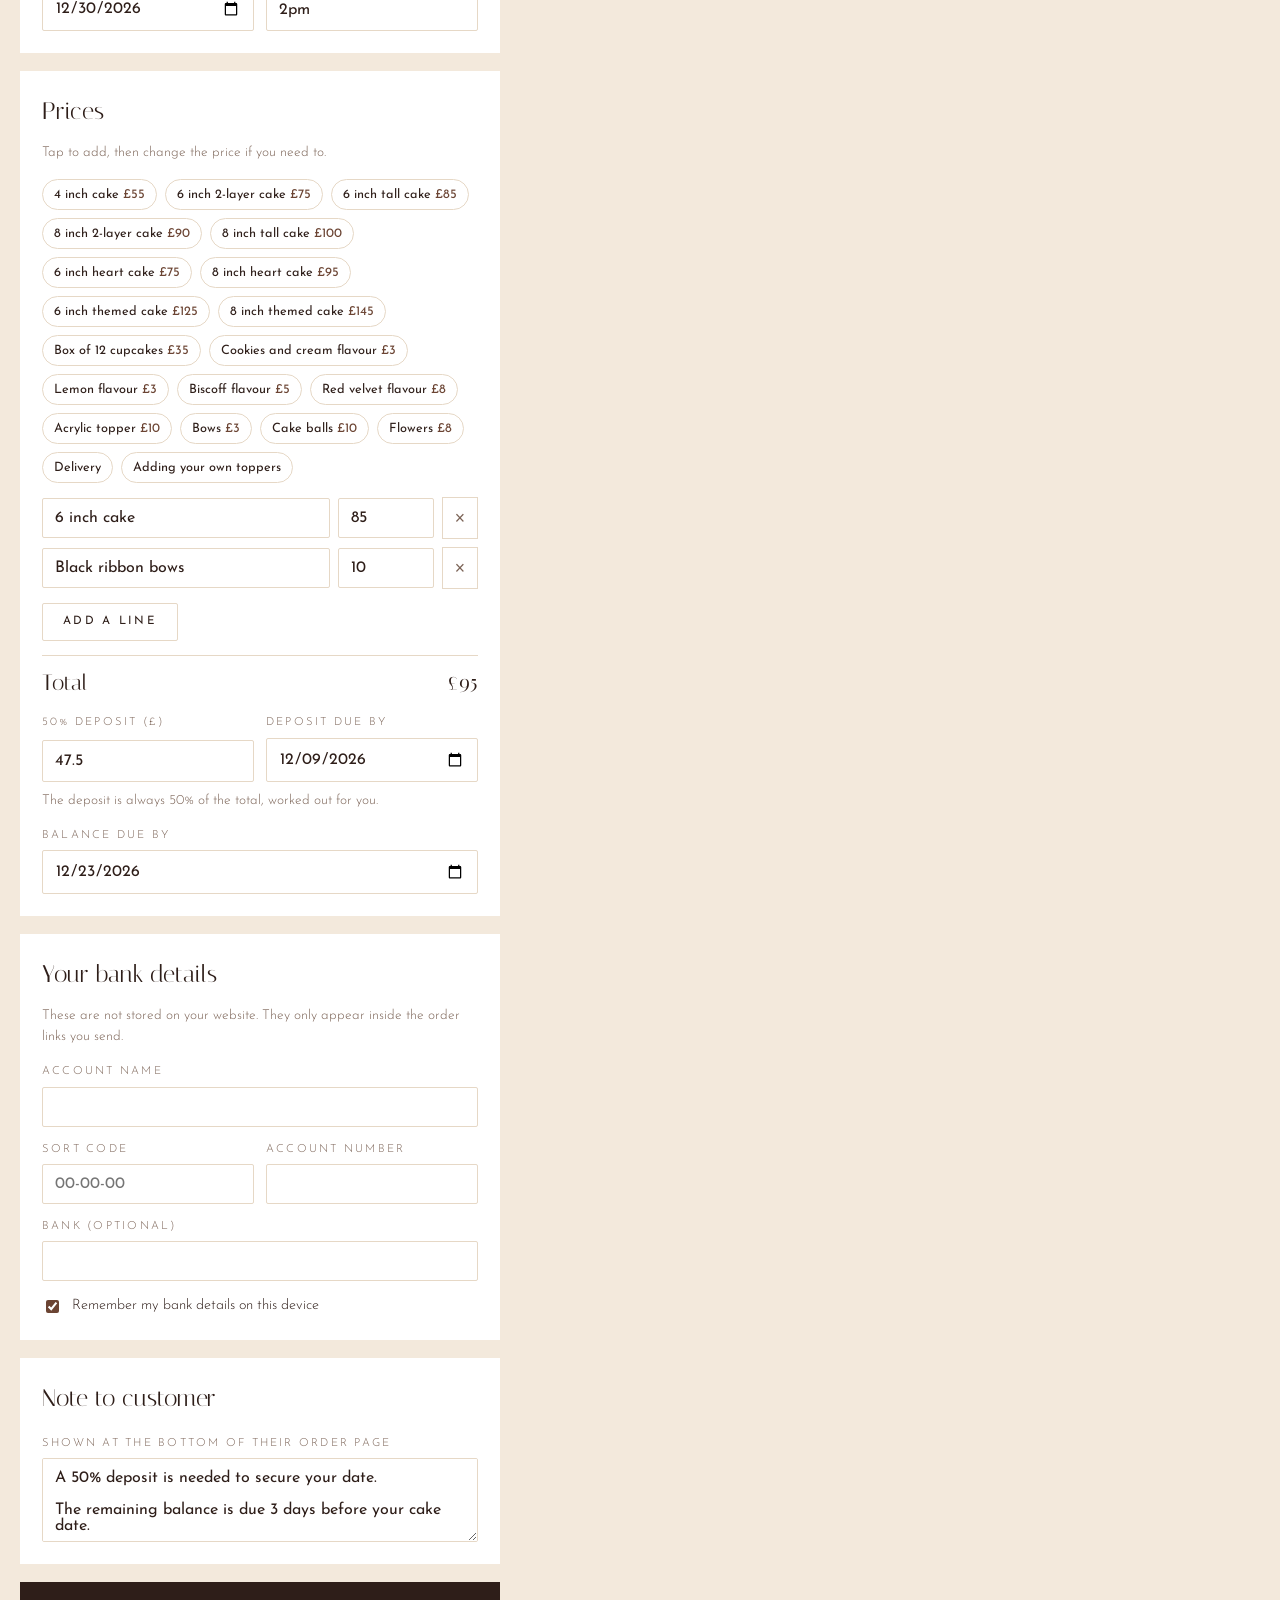
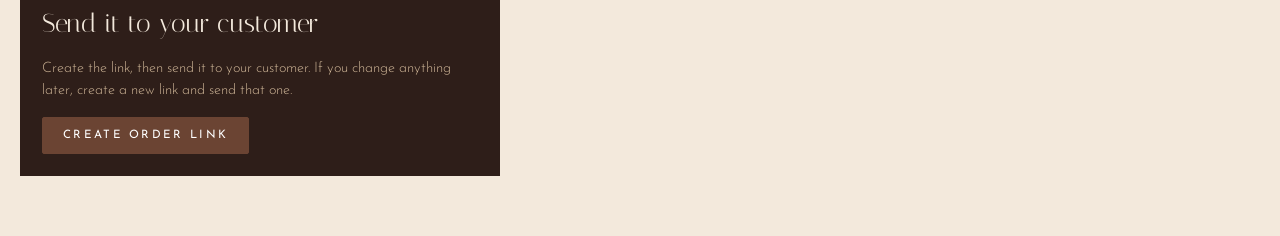
==== commit bfb7d6d1: "Order confirmation: balance due 3 days before note, remove payment reference The maker also fills in" ====
--- a/invoice-maker.html
+++ b/invoice-maker.html
@@ -224,7 +224,7 @@
   { t: "6 inch themed cake", a: 125 }, { t: "8 inch themed cake", a: 145 },
   { t: "Box of 12 cupcakes", a: 35 }, { t: "Cookies and cream flavour", a: 3 }, { t: "Lemon flavour", a: 3 }, { t: "Biscoff flavour", a: 5 }, { t: "Red velvet flavour", a: 8 }, { t: "Acrylic topper", a: 10 }, { t: "Bows", a: 3 }, { t: "Cake balls", a: 10 }, { t: "Flowers", a: 8 }, { t: "Delivery", a: 0 }, { t: "Adding your own toppers", a: 0 }
 ];
-const DEFAULT_NOTE = "A 50% deposit is needed to secure your date.\n\nThank you for choosing Cakes by Nashada Jones!";
+const DEFAULT_NOTE = "A 50% deposit is needed to secure your date.\n\nThe remaining balance is due 3 days before your cake date.\n\nThank you for choosing Cakes by Nashada Jones!";
 
 const $ = (s) => document.querySelector(s);
 const store = {
@@ -310,6 +310,11 @@
   if ($("#bRemember").checked) store.set("nj-bank", d.bank); else store.del("nj-bank");
 }
 $("#form").addEventListener("input", (e) => { if (e.target.closest(".item")) return; if (!["bRemember"].includes(e.target.id)) $("#exampleNote").hidden = true; update(); });
+$("#eDate").addEventListener("change", () => {
+  const v = $("#eDate").value; if (!v) return;
+  const [y, m, d] = v.split("-").map(Number); const t = new Date(y, m - 1, d - 3);
+  $("#balDue").value = `${t.getFullYear()}-${String(t.getMonth() + 1).padStart(2, "0")}-${String(t.getDate()).padStart(2, "0")}`;
+});
 $("#form").addEventListener("change", update);
 $("#form").addEventListener("submit", (e) => e.preventDefault());
 NJInvoice.bind($("#preview"));
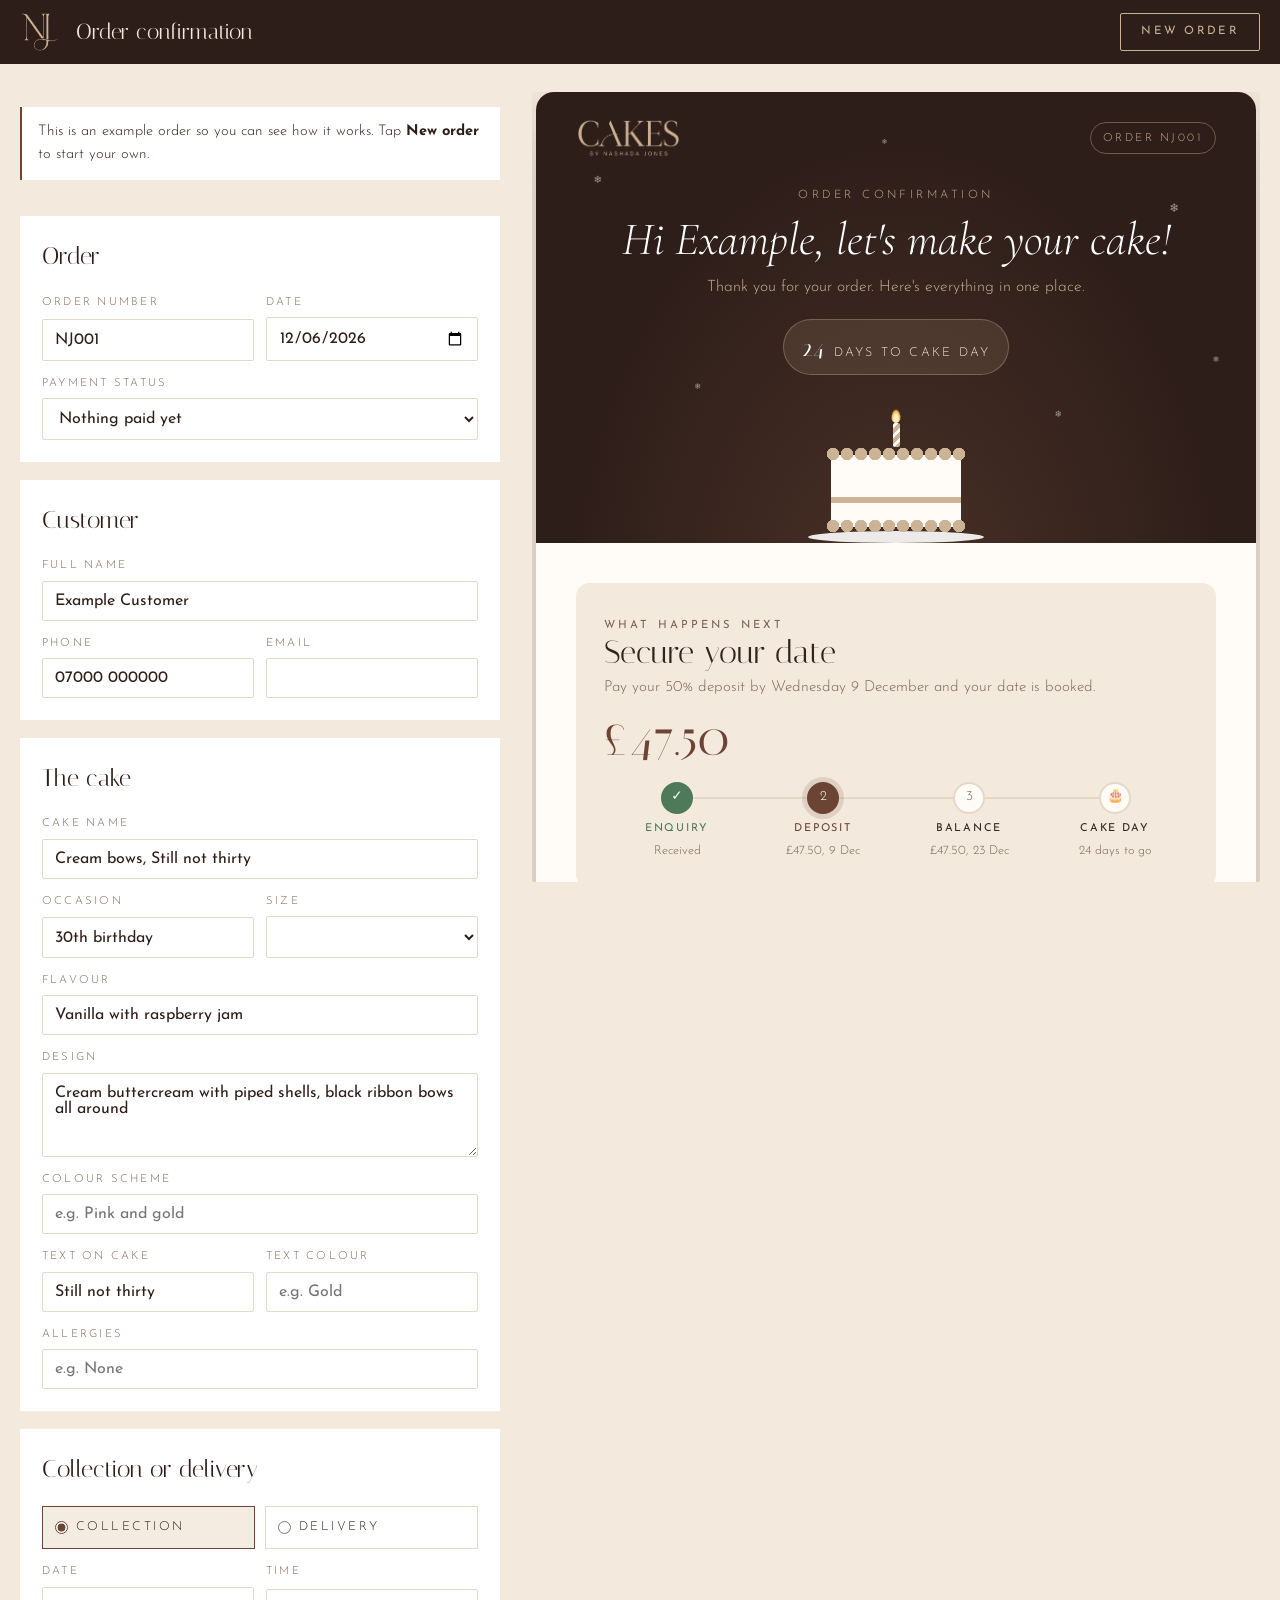
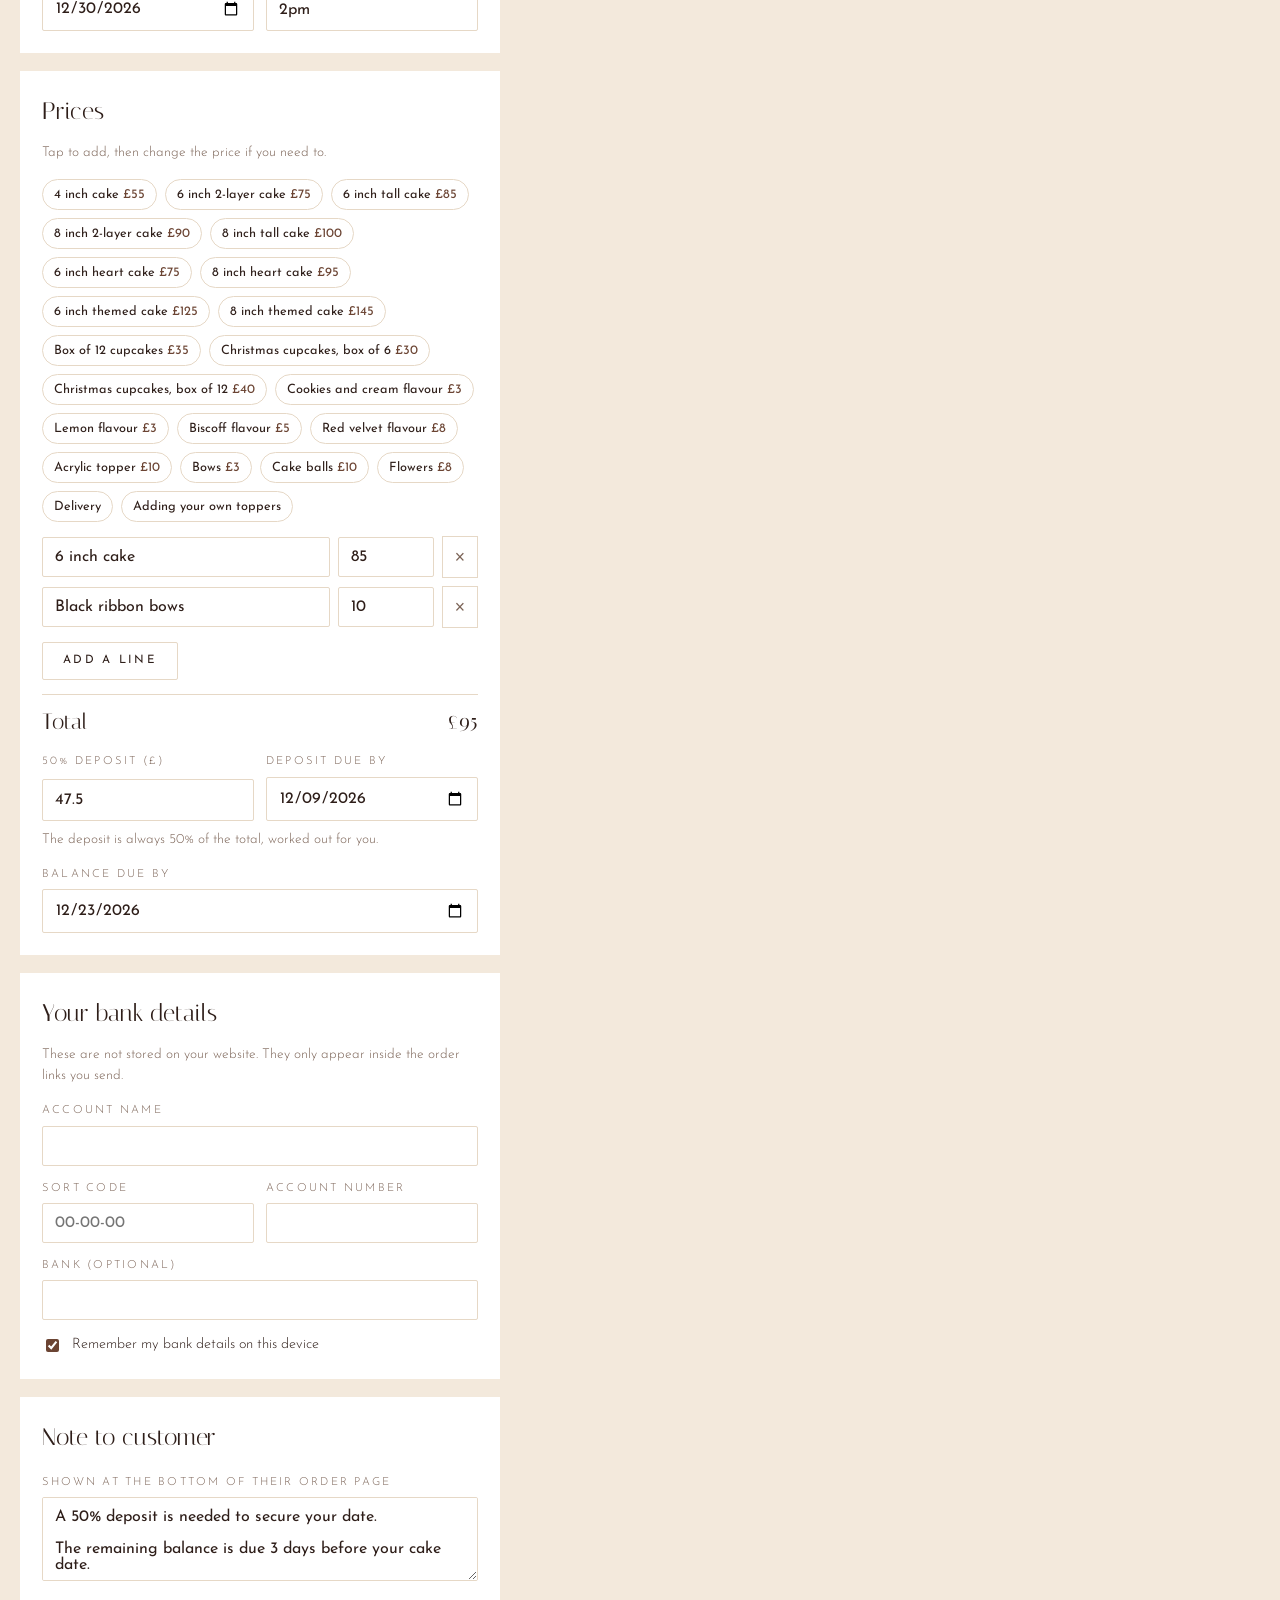
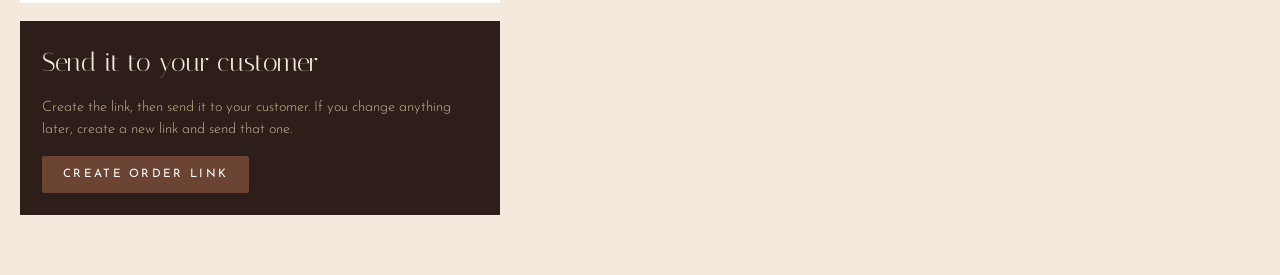
==== commit 5375b486: "Christmas cupcakes collection: website section, order form boxes, banner - Homepage section with pho" ====
--- a/invoice-maker.html
+++ b/invoice-maker.html
@@ -136,7 +136,7 @@
             <option value="">Choose</option>
             <option>4 inch tall</option><option>6 inch 2-layer</option><option>6 inch tall</option><option>8 inch 2-layer</option><option>8 inch tall</option><option>6 inch heart</option><option>8 inch heart</option>
             <option>6 inch themed</option><option>8 inch themed</option>
-            <option>Box of 12 cupcakes</option><option>Other</option>
+            <option>Box of 12 cupcakes</option><option>Christmas cupcakes, box of 6</option><option>Christmas cupcakes, box of 12</option><option>Other</option>
           </select>
         </label>
       </div>
@@ -222,7 +222,7 @@
 const PRICE_LIST = [
   { t: "4 inch cake", a: 55 }, { t: "6 inch 2-layer cake", a: 75 }, { t: "6 inch tall cake", a: 85 }, { t: "8 inch 2-layer cake", a: 90 }, { t: "8 inch tall cake", a: 100 }, { t: "6 inch heart cake", a: 75 }, { t: "8 inch heart cake", a: 95 },
   { t: "6 inch themed cake", a: 125 }, { t: "8 inch themed cake", a: 145 },
-  { t: "Box of 12 cupcakes", a: 35 }, { t: "Cookies and cream flavour", a: 3 }, { t: "Lemon flavour", a: 3 }, { t: "Biscoff flavour", a: 5 }, { t: "Red velvet flavour", a: 8 }, { t: "Acrylic topper", a: 10 }, { t: "Bows", a: 3 }, { t: "Cake balls", a: 10 }, { t: "Flowers", a: 8 }, { t: "Delivery", a: 0 }, { t: "Adding your own toppers", a: 0 }
+  { t: "Box of 12 cupcakes", a: 35 }, { t: "Christmas cupcakes, box of 6", a: 30 }, { t: "Christmas cupcakes, box of 12", a: 40 }, { t: "Cookies and cream flavour", a: 3 }, { t: "Lemon flavour", a: 3 }, { t: "Biscoff flavour", a: 5 }, { t: "Red velvet flavour", a: 8 }, { t: "Acrylic topper", a: 10 }, { t: "Bows", a: 3 }, { t: "Cake balls", a: 10 }, { t: "Flowers", a: 8 }, { t: "Delivery", a: 0 }, { t: "Adding your own toppers", a: 0 }
 ];
 const DEFAULT_NOTE = "A 50% deposit is needed to secure your date.\n\nThe remaining balance is due 3 days before your cake date.\n\nThank you for choosing Cakes by Nashada Jones!";
 
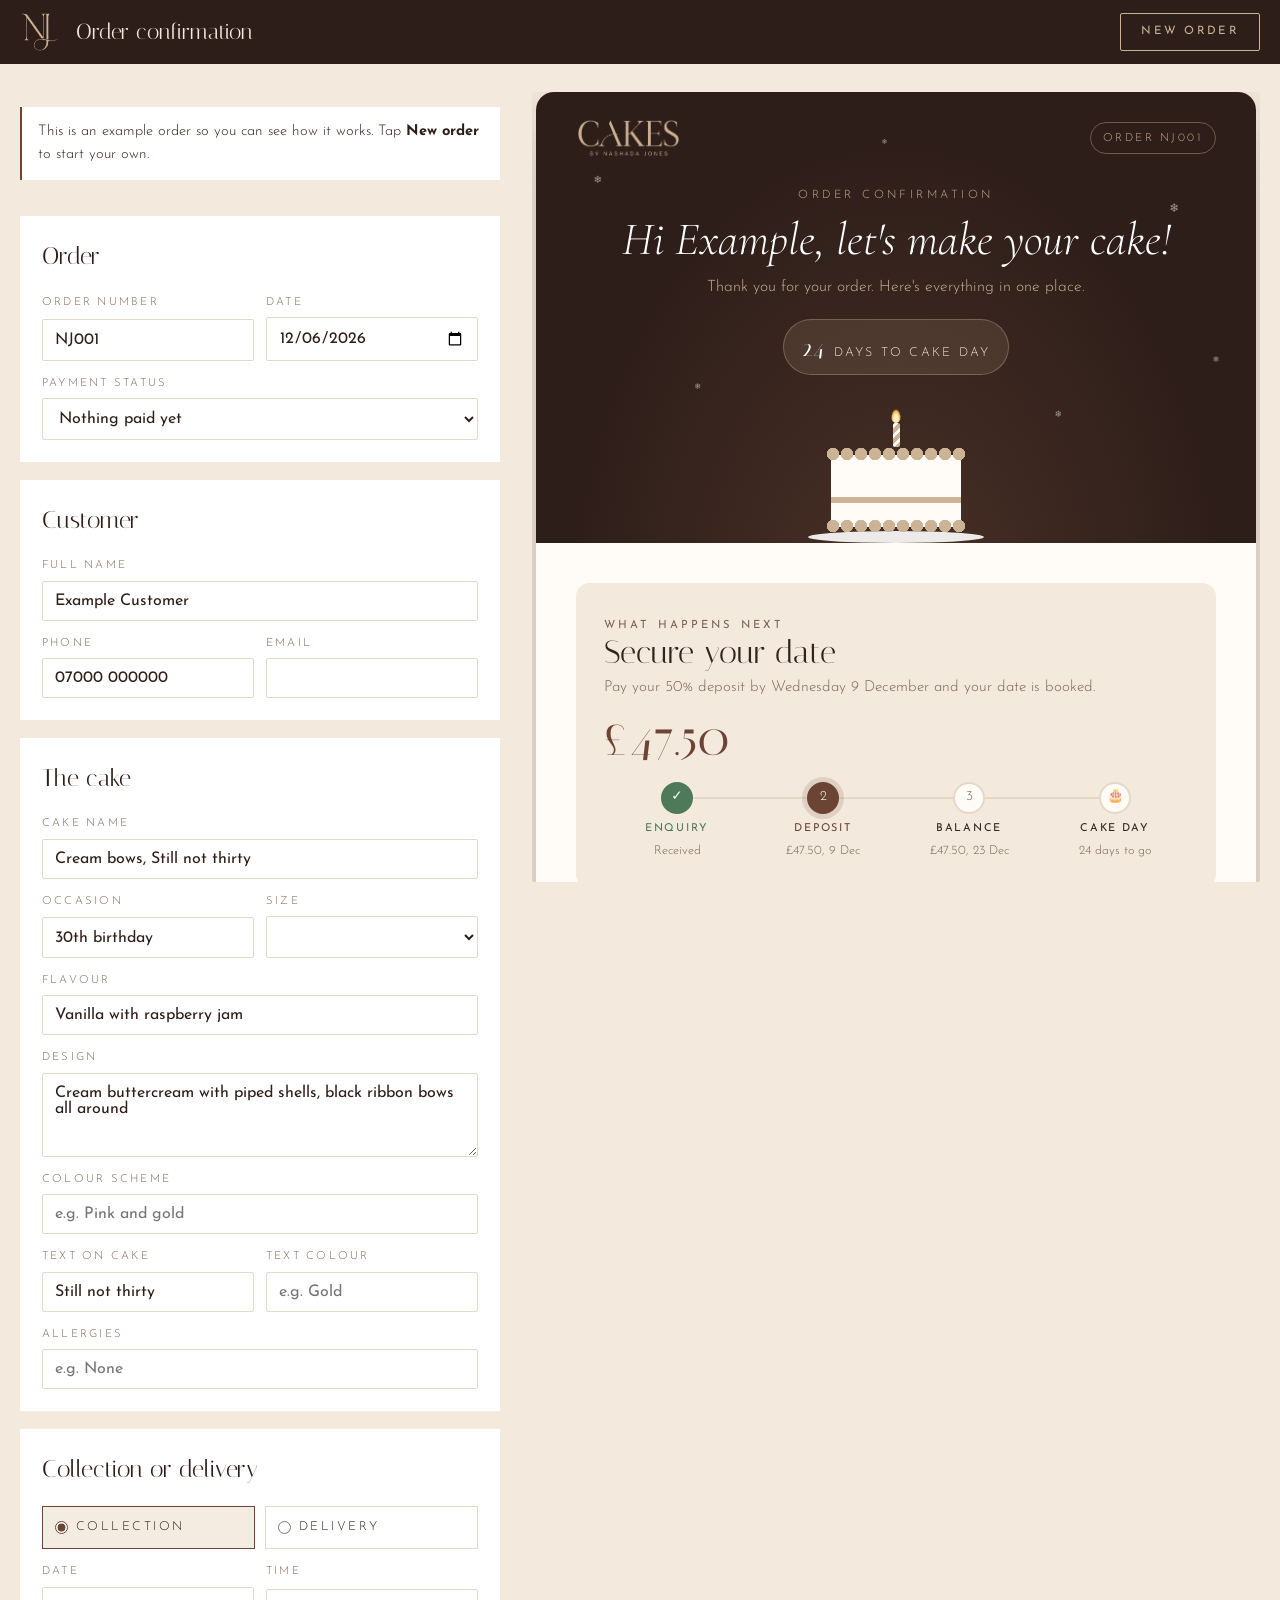
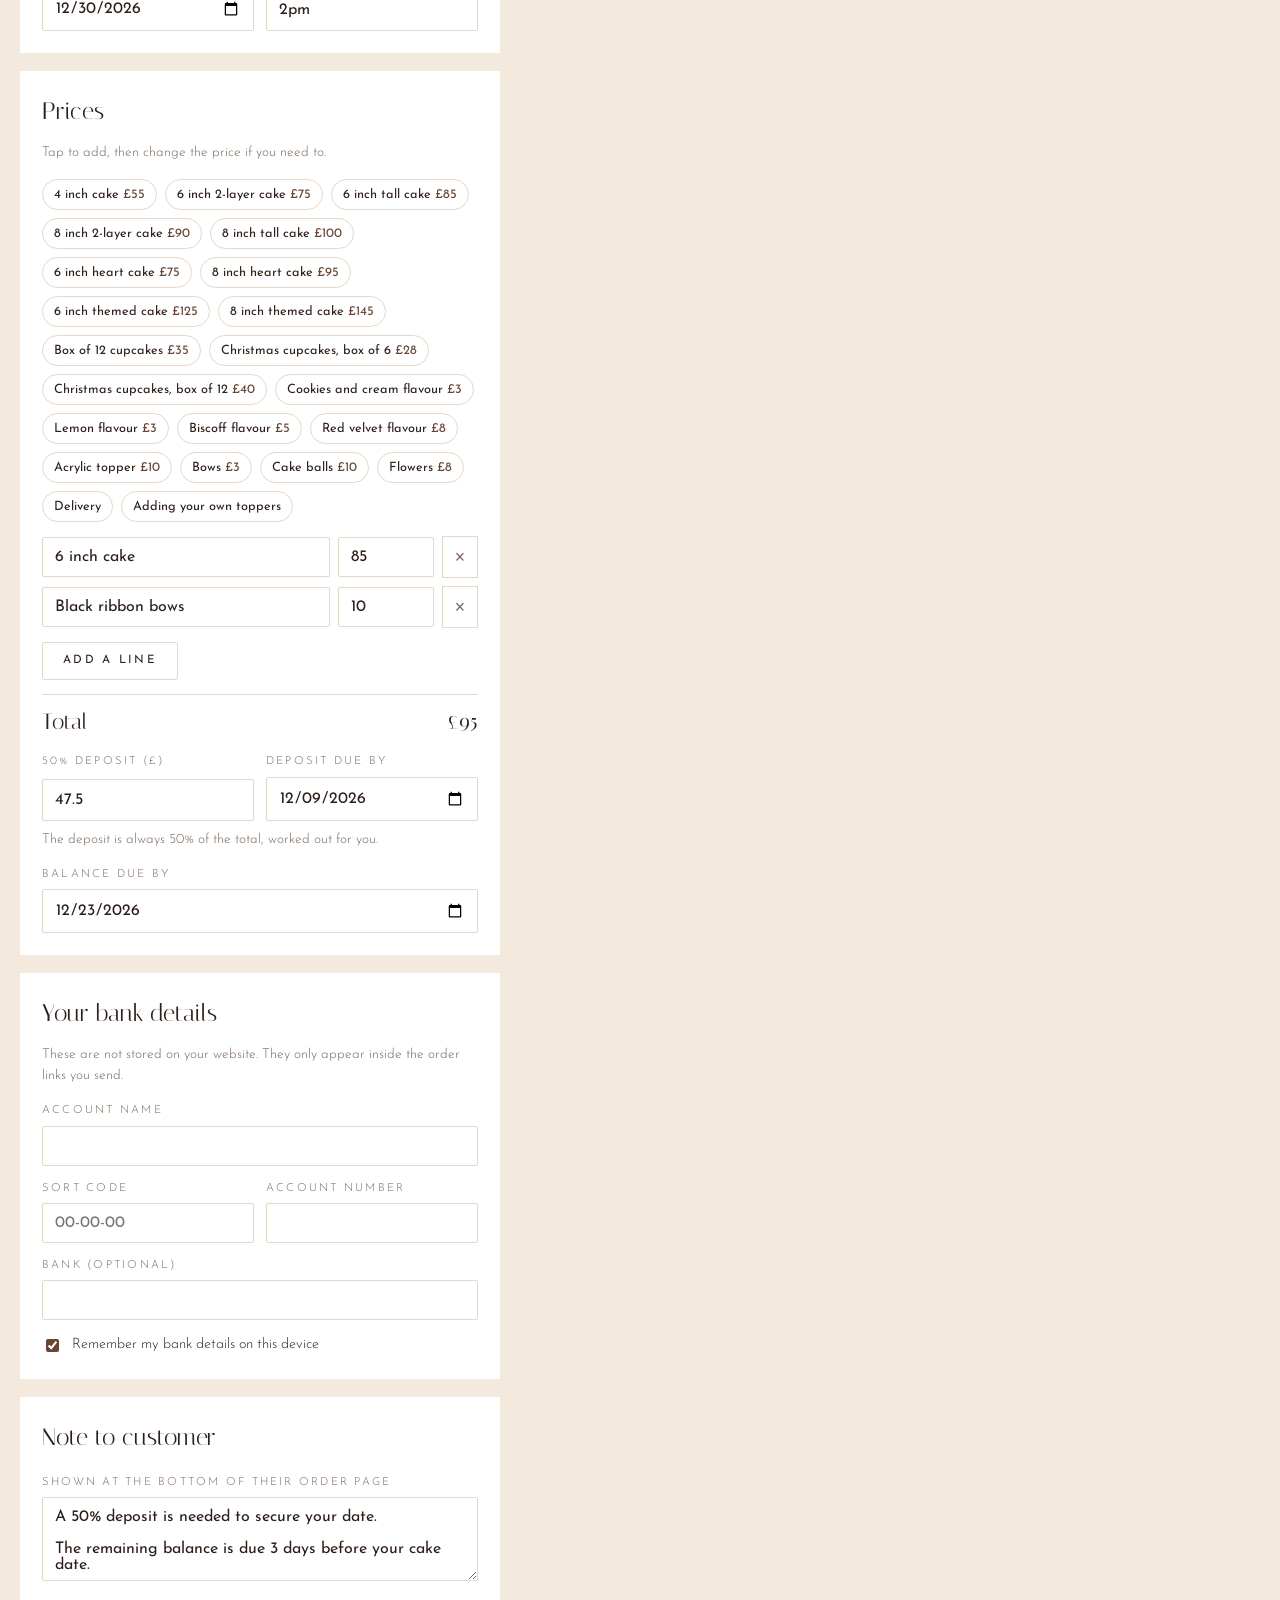
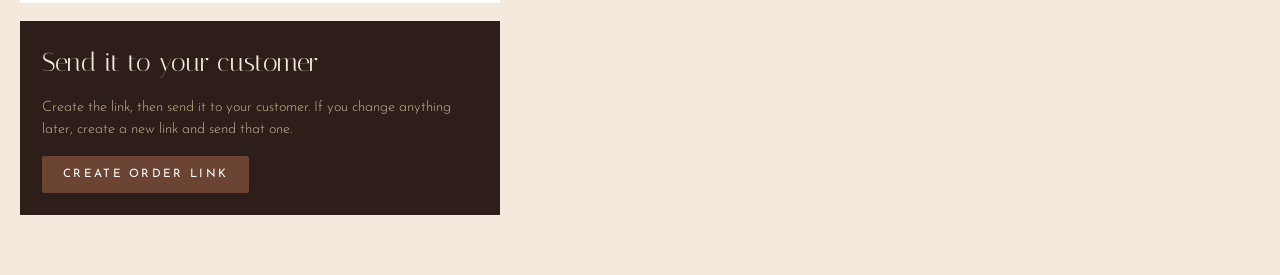
==== commit 55fb4fcb: "Christmas box of 6 is £28 Co-Authored-By: Claude Opus 5.5 <noreply@anthropic.com> Claude-Session: ht" ====
--- a/invoice-maker.html
+++ b/invoice-maker.html
@@ -222,7 +222,7 @@
 const PRICE_LIST = [
   { t: "4 inch cake", a: 55 }, { t: "6 inch 2-layer cake", a: 75 }, { t: "6 inch tall cake", a: 85 }, { t: "8 inch 2-layer cake", a: 90 }, { t: "8 inch tall cake", a: 100 }, { t: "6 inch heart cake", a: 75 }, { t: "8 inch heart cake", a: 95 },
   { t: "6 inch themed cake", a: 125 }, { t: "8 inch themed cake", a: 145 },
-  { t: "Box of 12 cupcakes", a: 35 }, { t: "Christmas cupcakes, box of 6", a: 30 }, { t: "Christmas cupcakes, box of 12", a: 40 }, { t: "Cookies and cream flavour", a: 3 }, { t: "Lemon flavour", a: 3 }, { t: "Biscoff flavour", a: 5 }, { t: "Red velvet flavour", a: 8 }, { t: "Acrylic topper", a: 10 }, { t: "Bows", a: 3 }, { t: "Cake balls", a: 10 }, { t: "Flowers", a: 8 }, { t: "Delivery", a: 0 }, { t: "Adding your own toppers", a: 0 }
+  { t: "Box of 12 cupcakes", a: 35 }, { t: "Christmas cupcakes, box of 6", a: 28 }, { t: "Christmas cupcakes, box of 12", a: 40 }, { t: "Cookies and cream flavour", a: 3 }, { t: "Lemon flavour", a: 3 }, { t: "Biscoff flavour", a: 5 }, { t: "Red velvet flavour", a: 8 }, { t: "Acrylic topper", a: 10 }, { t: "Bows", a: 3 }, { t: "Cake balls", a: 10 }, { t: "Flowers", a: 8 }, { t: "Delivery", a: 0 }, { t: "Adding your own toppers", a: 0 }
 ];
 const DEFAULT_NOTE = "A 50% deposit is needed to secure your date.\n\nThe remaining balance is due 3 days before your cake date.\n\nThank you for choosing Cakes by Nashada Jones!";
 
